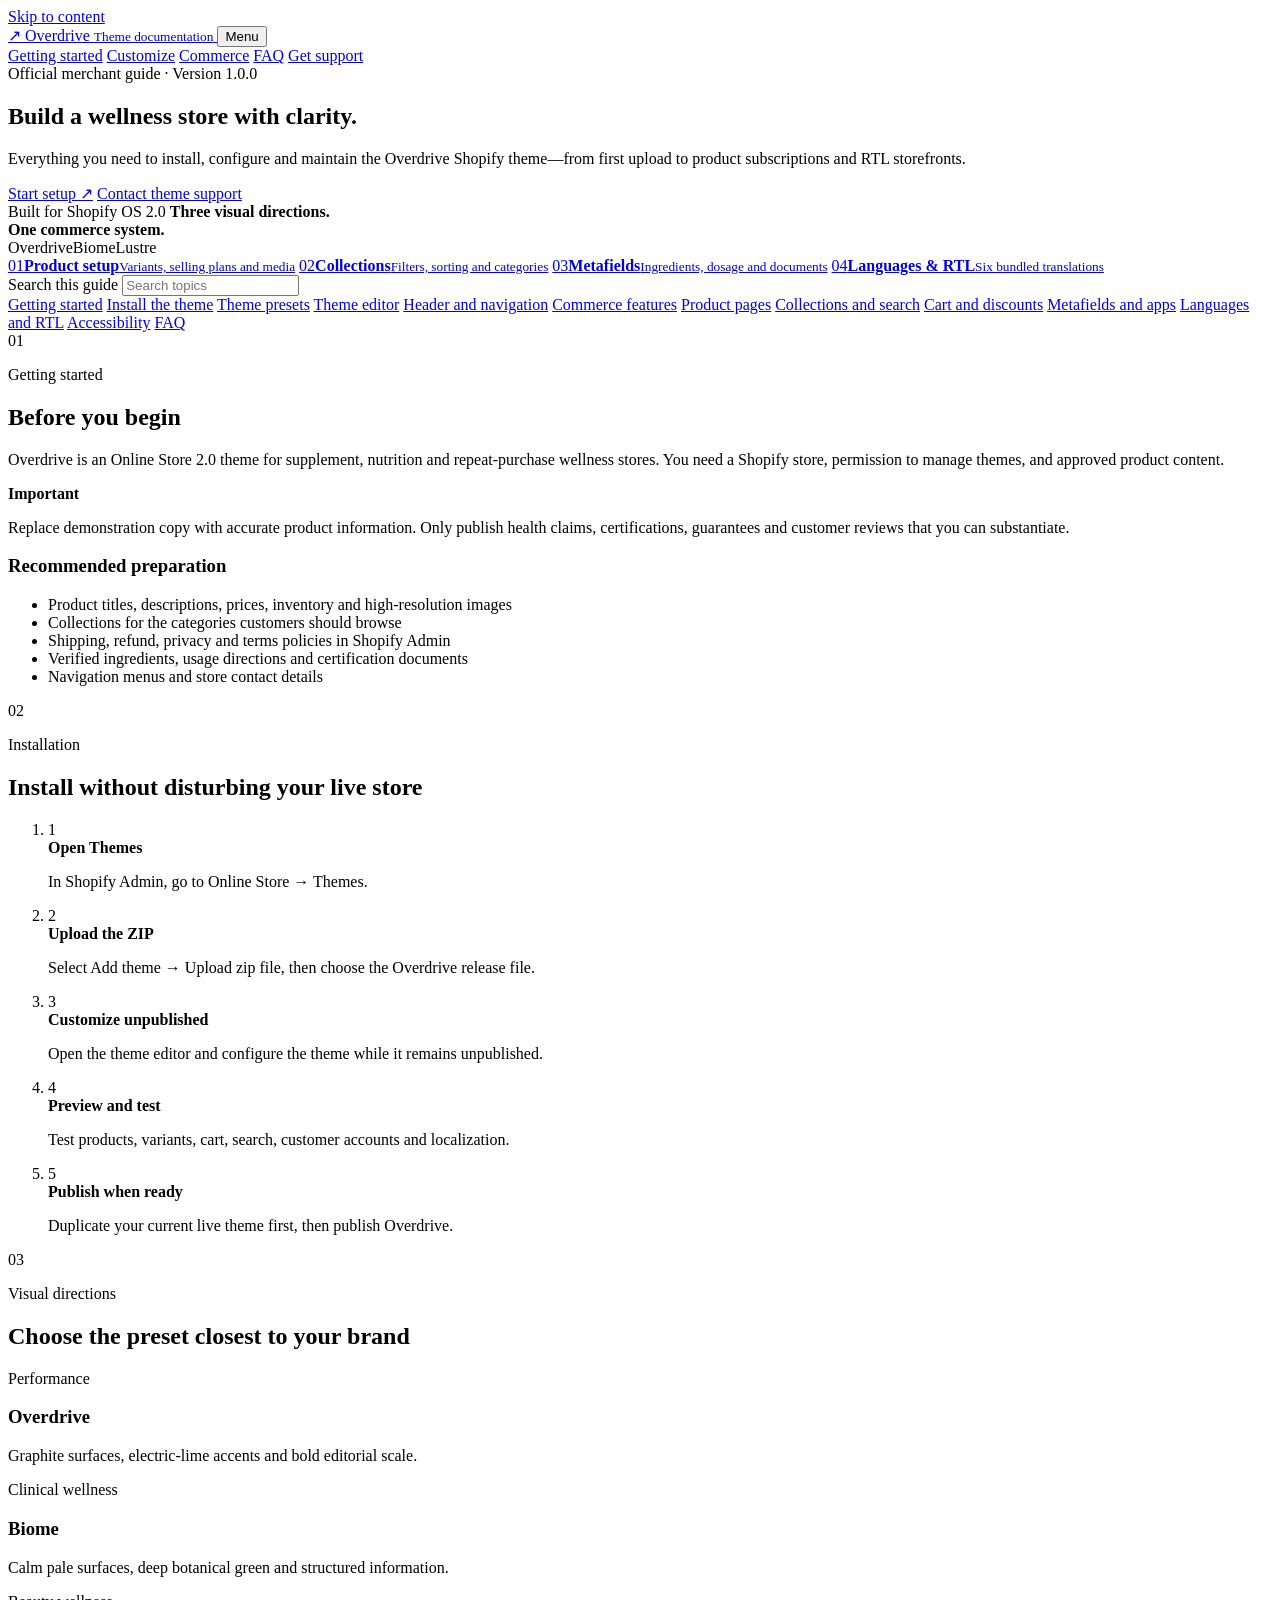
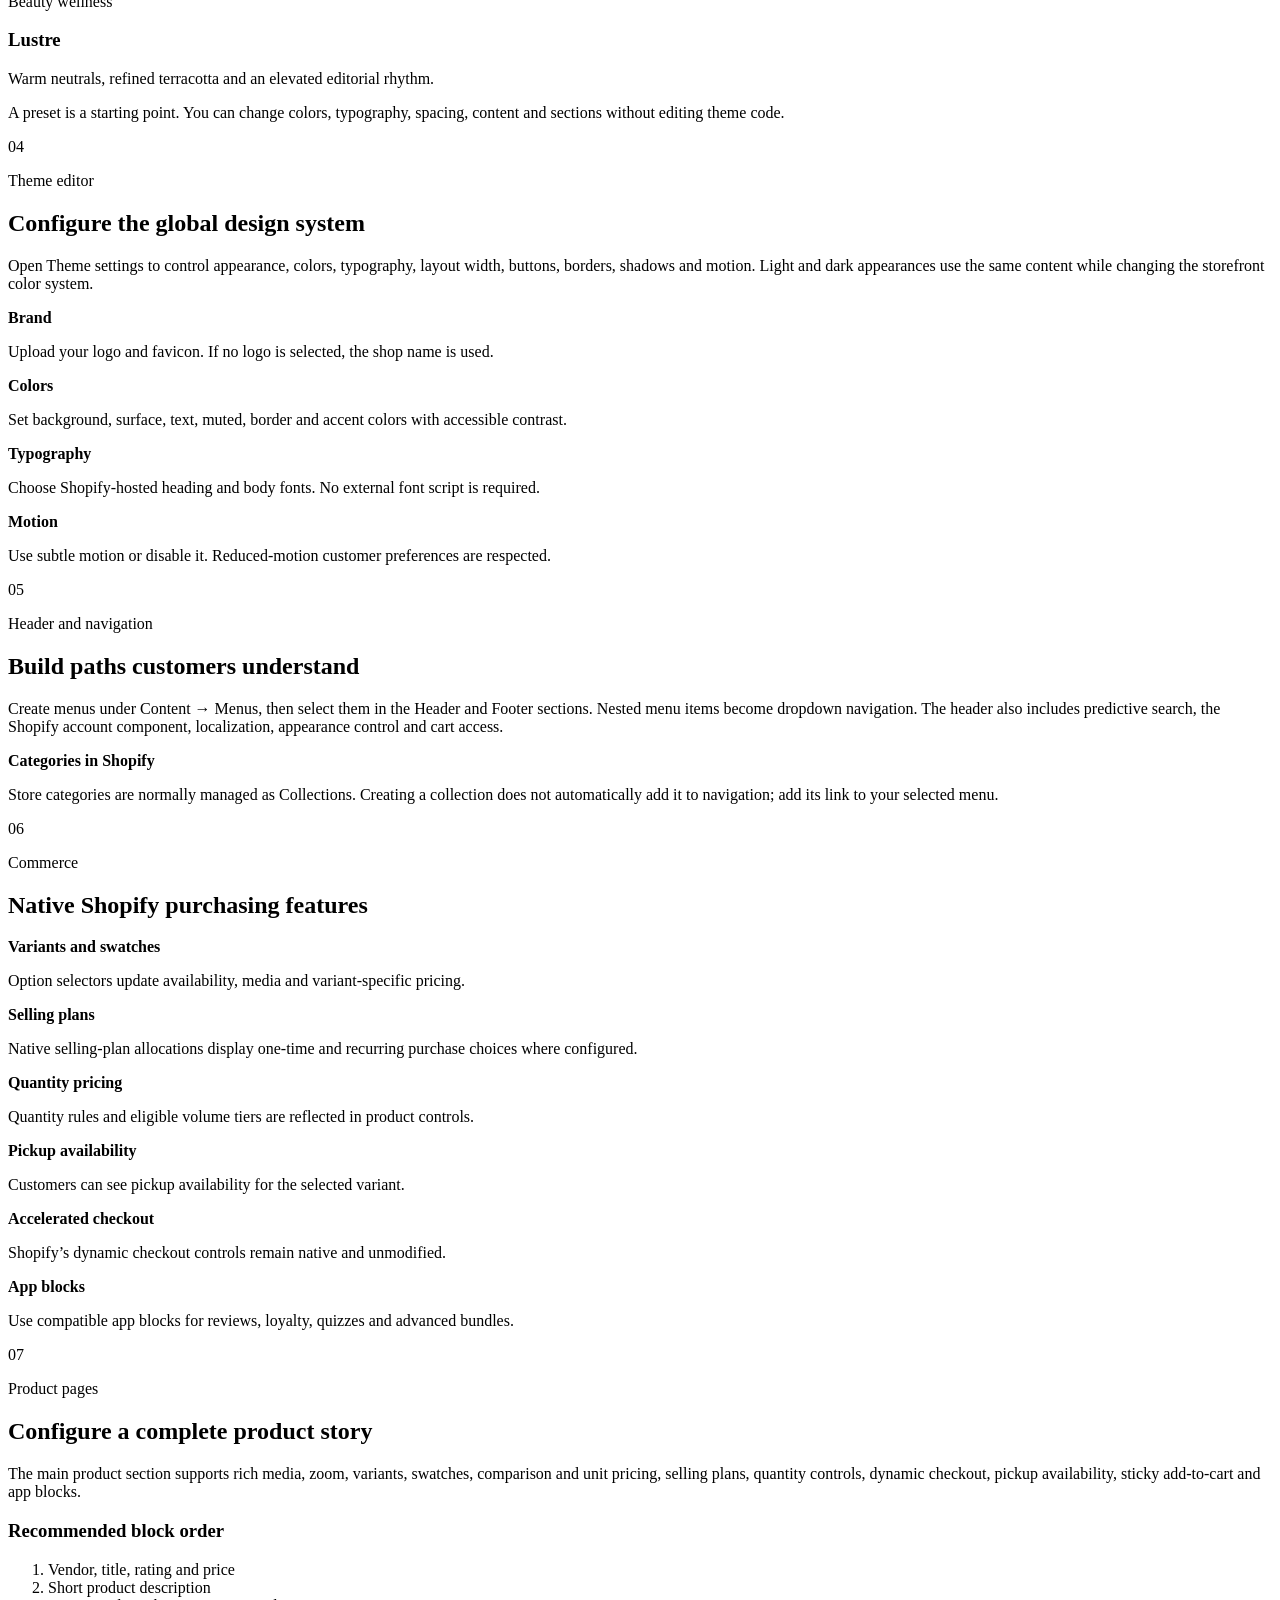
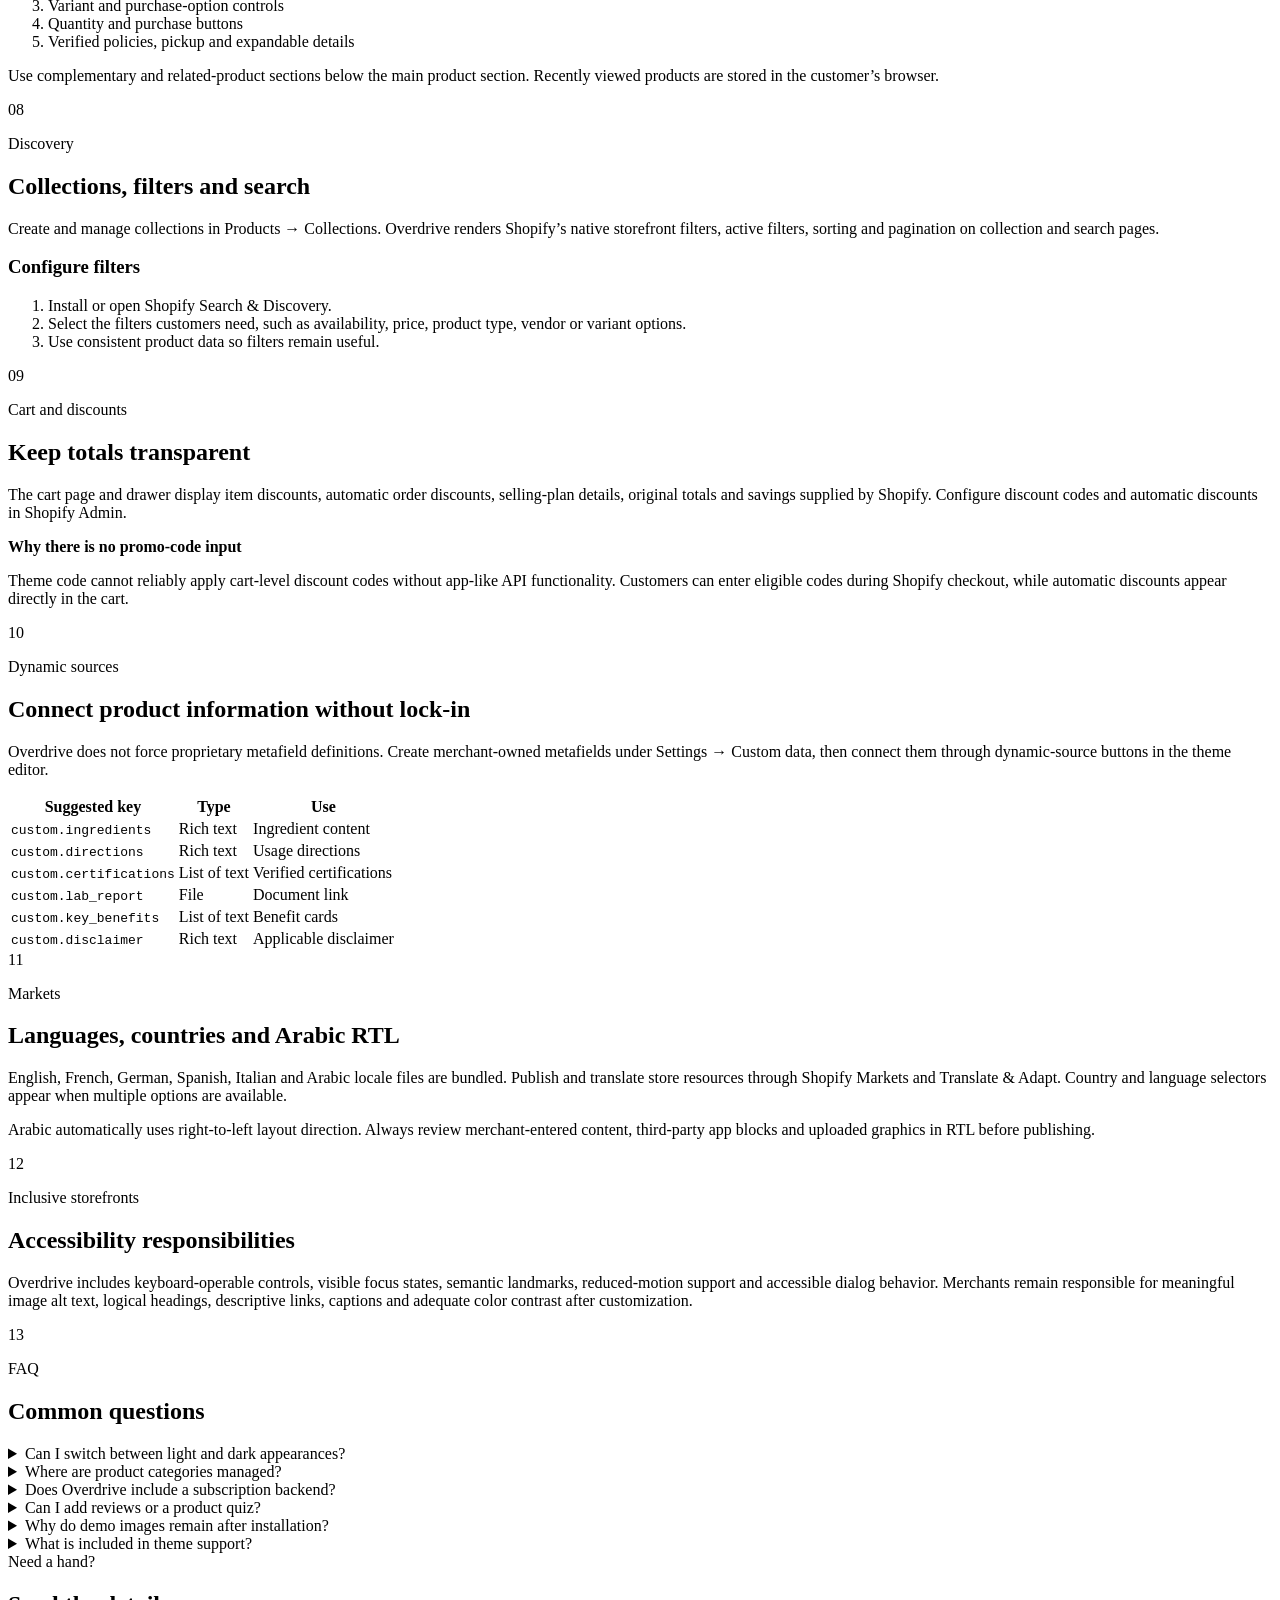
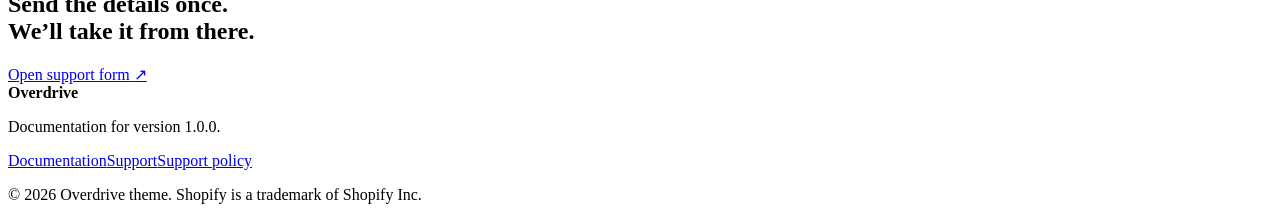
==== index.html @ 5b1aa93e "Publish Overdrive documentation" ====
<!doctype html>
<html lang="en">
  <head>
    <meta charset="utf-8">
    <meta name="viewport" content="width=device-width, initial-scale=1">
    <meta name="description" content="Official merchant documentation for the Overdrive Shopify theme.">
    <meta name="theme-color" content="#0a0d0a">
    <title>Overdrive theme documentation</title>
    <link rel="icon" href="assets/favicon.svg" type="image/svg+xml">
    <link rel="stylesheet" href="assets/styles.css">
    <script src="assets/site.js" defer></script>
  </head>
  <body>
    <a class="skip-link" href="#content">Skip to content</a>
    <header class="site-header">
      <a class="brand" href="index.html" aria-label="Overdrive documentation home">
        <span class="brand__mark" aria-hidden="true">↗</span>
        <span>Overdrive</span>
        <small>Theme documentation</small>
      </a>
      <button class="nav-toggle" type="button" aria-expanded="false" aria-controls="primary-navigation">Menu</button>
      <nav id="primary-navigation" class="site-nav" aria-label="Primary navigation">
        <a href="#start">Getting started</a>
        <a href="#customize">Customize</a>
        <a href="#commerce">Commerce</a>
        <a href="#faq">FAQ</a>
        <a class="nav-cta" href="support.html">Get support</a>
      </nav>
    </header>

    <main id="content">
      <section class="hero">
        <div class="hero__copy">
          <span class="eyebrow">Official merchant guide · Version 1.0.0</span>
          <h1>Build a wellness store with clarity.</h1>
          <p>Everything you need to install, configure and maintain the Overdrive Shopify theme—from first upload to product subscriptions and RTL storefronts.</p>
          <div class="hero__actions">
            <a class="button" href="#start">Start setup <span aria-hidden="true">↗</span></a>
            <a class="text-link" href="support.html">Contact theme support</a>
          </div>
        </div>
        <div class="hero__panel" aria-label="Theme capabilities">
          <span class="hero__panel-label">Built for Shopify OS 2.0</span>
          <strong>Three visual directions.<br>One commerce system.</strong>
          <div class="preset-dots" aria-label="Overdrive, Biome and Lustre presets">
            <span>Overdrive</span><span>Biome</span><span>Lustre</span>
          </div>
        </div>
      </section>

      <section class="quick-links" aria-label="Popular documentation">
        <a href="#product"><span>01</span><strong>Product setup</strong><small>Variants, selling plans and media</small></a>
        <a href="#collections"><span>02</span><strong>Collections</strong><small>Filters, sorting and categories</small></a>
        <a href="#metafields"><span>03</span><strong>Metafields</strong><small>Ingredients, dosage and documents</small></a>
        <a href="#rtl"><span>04</span><strong>Languages &amp; RTL</strong><small>Six bundled translations</small></a>
      </section>

      <div class="docs-layout">
        <aside class="docs-sidebar" aria-label="Documentation sections">
          <div class="sidebar-inner">
            <label for="docs-search">Search this guide</label>
            <input id="docs-search" type="search" placeholder="Search topics" autocomplete="off">
            <nav>
              <a href="#start">Getting started</a>
              <a href="#install">Install the theme</a>
              <a href="#presets">Theme presets</a>
              <a href="#customize">Theme editor</a>
              <a href="#navigation">Header and navigation</a>
              <a href="#commerce">Commerce features</a>
              <a href="#product">Product pages</a>
              <a href="#collections">Collections and search</a>
              <a href="#cart">Cart and discounts</a>
              <a href="#metafields">Metafields and apps</a>
              <a href="#rtl">Languages and RTL</a>
              <a href="#accessibility">Accessibility</a>
              <a href="#faq">FAQ</a>
            </nav>
          </div>
        </aside>

        <article class="docs-content">
          <section id="start" class="doc-section searchable-section">
            <span class="section-number">01</span>
            <p class="eyebrow">Getting started</p>
            <h2>Before you begin</h2>
            <p>Overdrive is an Online Store 2.0 theme for supplement, nutrition and repeat-purchase wellness stores. You need a Shopify store, permission to manage themes, and approved product content.</p>
            <div class="callout"><strong>Important</strong><p>Replace demonstration copy with accurate product information. Only publish health claims, certifications, guarantees and customer reviews that you can substantiate.</p></div>
            <h3>Recommended preparation</h3>
            <ul class="check-list">
              <li>Product titles, descriptions, prices, inventory and high-resolution images</li>
              <li>Collections for the categories customers should browse</li>
              <li>Shipping, refund, privacy and terms policies in Shopify Admin</li>
              <li>Verified ingredients, usage directions and certification documents</li>
              <li>Navigation menus and store contact details</li>
            </ul>
          </section>

          <section id="install" class="doc-section searchable-section">
            <span class="section-number">02</span>
            <p class="eyebrow">Installation</p>
            <h2>Install without disturbing your live store</h2>
            <ol class="steps">
              <li><span>1</span><div><strong>Open Themes</strong><p>In Shopify Admin, go to Online Store → Themes.</p></div></li>
              <li><span>2</span><div><strong>Upload the ZIP</strong><p>Select Add theme → Upload zip file, then choose the Overdrive release file.</p></div></li>
              <li><span>3</span><div><strong>Customize unpublished</strong><p>Open the theme editor and configure the theme while it remains unpublished.</p></div></li>
              <li><span>4</span><div><strong>Preview and test</strong><p>Test products, variants, cart, search, customer accounts and localization.</p></div></li>
              <li><span>5</span><div><strong>Publish when ready</strong><p>Duplicate your current live theme first, then publish Overdrive.</p></div></li>
            </ol>
          </section>

          <section id="presets" class="doc-section searchable-section">
            <span class="section-number">03</span>
            <p class="eyebrow">Visual directions</p>
            <h2>Choose the preset closest to your brand</h2>
            <div class="preset-grid">
              <article class="preset-card preset-card--overdrive"><span>Performance</span><h3>Overdrive</h3><p>Graphite surfaces, electric-lime accents and bold editorial scale.</p></article>
              <article class="preset-card preset-card--biome"><span>Clinical wellness</span><h3>Biome</h3><p>Calm pale surfaces, deep botanical green and structured information.</p></article>
              <article class="preset-card preset-card--lustre"><span>Beauty wellness</span><h3>Lustre</h3><p>Warm neutrals, refined terracotta and an elevated editorial rhythm.</p></article>
            </div>
            <p>A preset is a starting point. You can change colors, typography, spacing, content and sections without editing theme code.</p>
          </section>

          <section id="customize" class="doc-section searchable-section">
            <span class="section-number">04</span>
            <p class="eyebrow">Theme editor</p>
            <h2>Configure the global design system</h2>
            <p>Open Theme settings to control appearance, colors, typography, layout width, buttons, borders, shadows and motion. Light and dark appearances use the same content while changing the storefront color system.</p>
            <div class="info-grid">
              <div><strong>Brand</strong><p>Upload your logo and favicon. If no logo is selected, the shop name is used.</p></div>
              <div><strong>Colors</strong><p>Set background, surface, text, muted, border and accent colors with accessible contrast.</p></div>
              <div><strong>Typography</strong><p>Choose Shopify-hosted heading and body fonts. No external font script is required.</p></div>
              <div><strong>Motion</strong><p>Use subtle motion or disable it. Reduced-motion customer preferences are respected.</p></div>
            </div>
          </section>

          <section id="navigation" class="doc-section searchable-section">
            <span class="section-number">05</span>
            <p class="eyebrow">Header and navigation</p>
            <h2>Build paths customers understand</h2>
            <p>Create menus under Content → Menus, then select them in the Header and Footer sections. Nested menu items become dropdown navigation. The header also includes predictive search, the Shopify account component, localization, appearance control and cart access.</p>
            <div class="callout callout--neutral"><strong>Categories in Shopify</strong><p>Store categories are normally managed as Collections. Creating a collection does not automatically add it to navigation; add its link to your selected menu.</p></div>
          </section>

          <section id="commerce" class="doc-section searchable-section">
            <span class="section-number">06</span>
            <p class="eyebrow">Commerce</p>
            <h2>Native Shopify purchasing features</h2>
            <div class="feature-list">
              <div><strong>Variants and swatches</strong><p>Option selectors update availability, media and variant-specific pricing.</p></div>
              <div><strong>Selling plans</strong><p>Native selling-plan allocations display one-time and recurring purchase choices where configured.</p></div>
              <div><strong>Quantity pricing</strong><p>Quantity rules and eligible volume tiers are reflected in product controls.</p></div>
              <div><strong>Pickup availability</strong><p>Customers can see pickup availability for the selected variant.</p></div>
              <div><strong>Accelerated checkout</strong><p>Shopify’s dynamic checkout controls remain native and unmodified.</p></div>
              <div><strong>App blocks</strong><p>Use compatible app blocks for reviews, loyalty, quizzes and advanced bundles.</p></div>
            </div>
          </section>

          <section id="product" class="doc-section searchable-section">
            <span class="section-number">07</span>
            <p class="eyebrow">Product pages</p>
            <h2>Configure a complete product story</h2>
            <p>The main product section supports rich media, zoom, variants, swatches, comparison and unit pricing, selling plans, quantity controls, dynamic checkout, pickup availability, sticky add-to-cart and app blocks.</p>
            <h3>Recommended block order</h3>
            <ol>
              <li>Vendor, title, rating and price</li>
              <li>Short product description</li>
              <li>Variant and purchase-option controls</li>
              <li>Quantity and purchase buttons</li>
              <li>Verified policies, pickup and expandable details</li>
            </ol>
            <p>Use complementary and related-product sections below the main product section. Recently viewed products are stored in the customer’s browser.</p>
          </section>

          <section id="collections" class="doc-section searchable-section">
            <span class="section-number">08</span>
            <p class="eyebrow">Discovery</p>
            <h2>Collections, filters and search</h2>
            <p>Create and manage collections in Products → Collections. Overdrive renders Shopify’s native storefront filters, active filters, sorting and pagination on collection and search pages.</p>
            <h3>Configure filters</h3>
            <ol>
              <li>Install or open Shopify Search &amp; Discovery.</li>
              <li>Select the filters customers need, such as availability, price, product type, vendor or variant options.</li>
              <li>Use consistent product data so filters remain useful.</li>
            </ol>
          </section>

          <section id="cart" class="doc-section searchable-section">
            <span class="section-number">09</span>
            <p class="eyebrow">Cart and discounts</p>
            <h2>Keep totals transparent</h2>
            <p>The cart page and drawer display item discounts, automatic order discounts, selling-plan details, original totals and savings supplied by Shopify. Configure discount codes and automatic discounts in Shopify Admin.</p>
            <div class="callout callout--neutral"><strong>Why there is no promo-code input</strong><p>Theme code cannot reliably apply cart-level discount codes without app-like API functionality. Customers can enter eligible codes during Shopify checkout, while automatic discounts appear directly in the cart.</p></div>
          </section>

          <section id="metafields" class="doc-section searchable-section">
            <span class="section-number">10</span>
            <p class="eyebrow">Dynamic sources</p>
            <h2>Connect product information without lock-in</h2>
            <p>Overdrive does not force proprietary metafield definitions. Create merchant-owned metafields under Settings → Custom data, then connect them through dynamic-source buttons in the theme editor.</p>
            <div class="table-wrap" tabindex="0" aria-label="Suggested metafields">
              <table>
                <thead><tr><th>Suggested key</th><th>Type</th><th>Use</th></tr></thead>
                <tbody>
                  <tr><td><code>custom.ingredients</code></td><td>Rich text</td><td>Ingredient content</td></tr>
                  <tr><td><code>custom.directions</code></td><td>Rich text</td><td>Usage directions</td></tr>
                  <tr><td><code>custom.certifications</code></td><td>List of text</td><td>Verified certifications</td></tr>
                  <tr><td><code>custom.lab_report</code></td><td>File</td><td>Document link</td></tr>
                  <tr><td><code>custom.key_benefits</code></td><td>List of text</td><td>Benefit cards</td></tr>
                  <tr><td><code>custom.disclaimer</code></td><td>Rich text</td><td>Applicable disclaimer</td></tr>
                </tbody>
              </table>
            </div>
          </section>

          <section id="rtl" class="doc-section searchable-section">
            <span class="section-number">11</span>
            <p class="eyebrow">Markets</p>
            <h2>Languages, countries and Arabic RTL</h2>
            <p>English, French, German, Spanish, Italian and Arabic locale files are bundled. Publish and translate store resources through Shopify Markets and Translate &amp; Adapt. Country and language selectors appear when multiple options are available.</p>
            <p>Arabic automatically uses right-to-left layout direction. Always review merchant-entered content, third-party app blocks and uploaded graphics in RTL before publishing.</p>
          </section>

          <section id="accessibility" class="doc-section searchable-section">
            <span class="section-number">12</span>
            <p class="eyebrow">Inclusive storefronts</p>
            <h2>Accessibility responsibilities</h2>
            <p>Overdrive includes keyboard-operable controls, visible focus states, semantic landmarks, reduced-motion support and accessible dialog behavior. Merchants remain responsible for meaningful image alt text, logical headings, descriptive links, captions and adequate color contrast after customization.</p>
          </section>

          <section id="faq" class="doc-section searchable-section">
            <span class="section-number">13</span>
            <p class="eyebrow">FAQ</p>
            <h2>Common questions</h2>
            <div class="accordion-list">
              <details><summary>Can I switch between light and dark appearances?</summary><p>Yes. Configure both color systems in Theme settings. Customers can use the header appearance control when it is enabled.</p></details>
              <details><summary>Where are product categories managed?</summary><p>Use Shopify Collections for storefront categories, then add those collection links to your menus and homepage sections.</p></details>
              <details><summary>Does Overdrive include a subscription backend?</summary><p>No. The theme supports Shopify selling plans and displays allocations created by a compatible subscription solution.</p></details>
              <details><summary>Can I add reviews or a product quiz?</summary><p>Yes. Install a compatible app and place its app block in an available section. Overdrive does not require a particular paid app.</p></details>
              <details><summary>Why do demo images remain after installation?</summary><p>Bundled demonstration assets provide a polished starting point. Replace them using the section image pickers and adjust focal points in the editor.</p></details>
              <details><summary>What is included in theme support?</summary><p>Support covers theme setup questions, documented features and reproducible theme defects. Store strategy, custom development, third-party app configuration and product claims are outside standard theme support.</p></details>
            </div>
          </section>

          <section class="support-banner">
            <div><span class="eyebrow">Need a hand?</span><h2>Send the details once.<br>We’ll take it from there.</h2></div>
            <a class="button button--dark" href="support.html">Open support form <span aria-hidden="true">↗</span></a>
          </section>
          <p id="no-results" class="no-results" hidden>No matching documentation sections found. Try a broader term or contact support.</p>
        </article>
      </div>
    </main>

    <footer class="site-footer">
      <div><strong>Overdrive</strong><p>Documentation for version 1.0.0.</p></div>
      <nav aria-label="Footer navigation"><a href="#start">Documentation</a><a href="support.html">Support</a><a href="support.html#policy">Support policy</a></nav>
      <p>© <span data-current-year>2026</span> Overdrive theme. Shopify is a trademark of Shopify Inc.</p>
    </footer>
  </body>
</html>
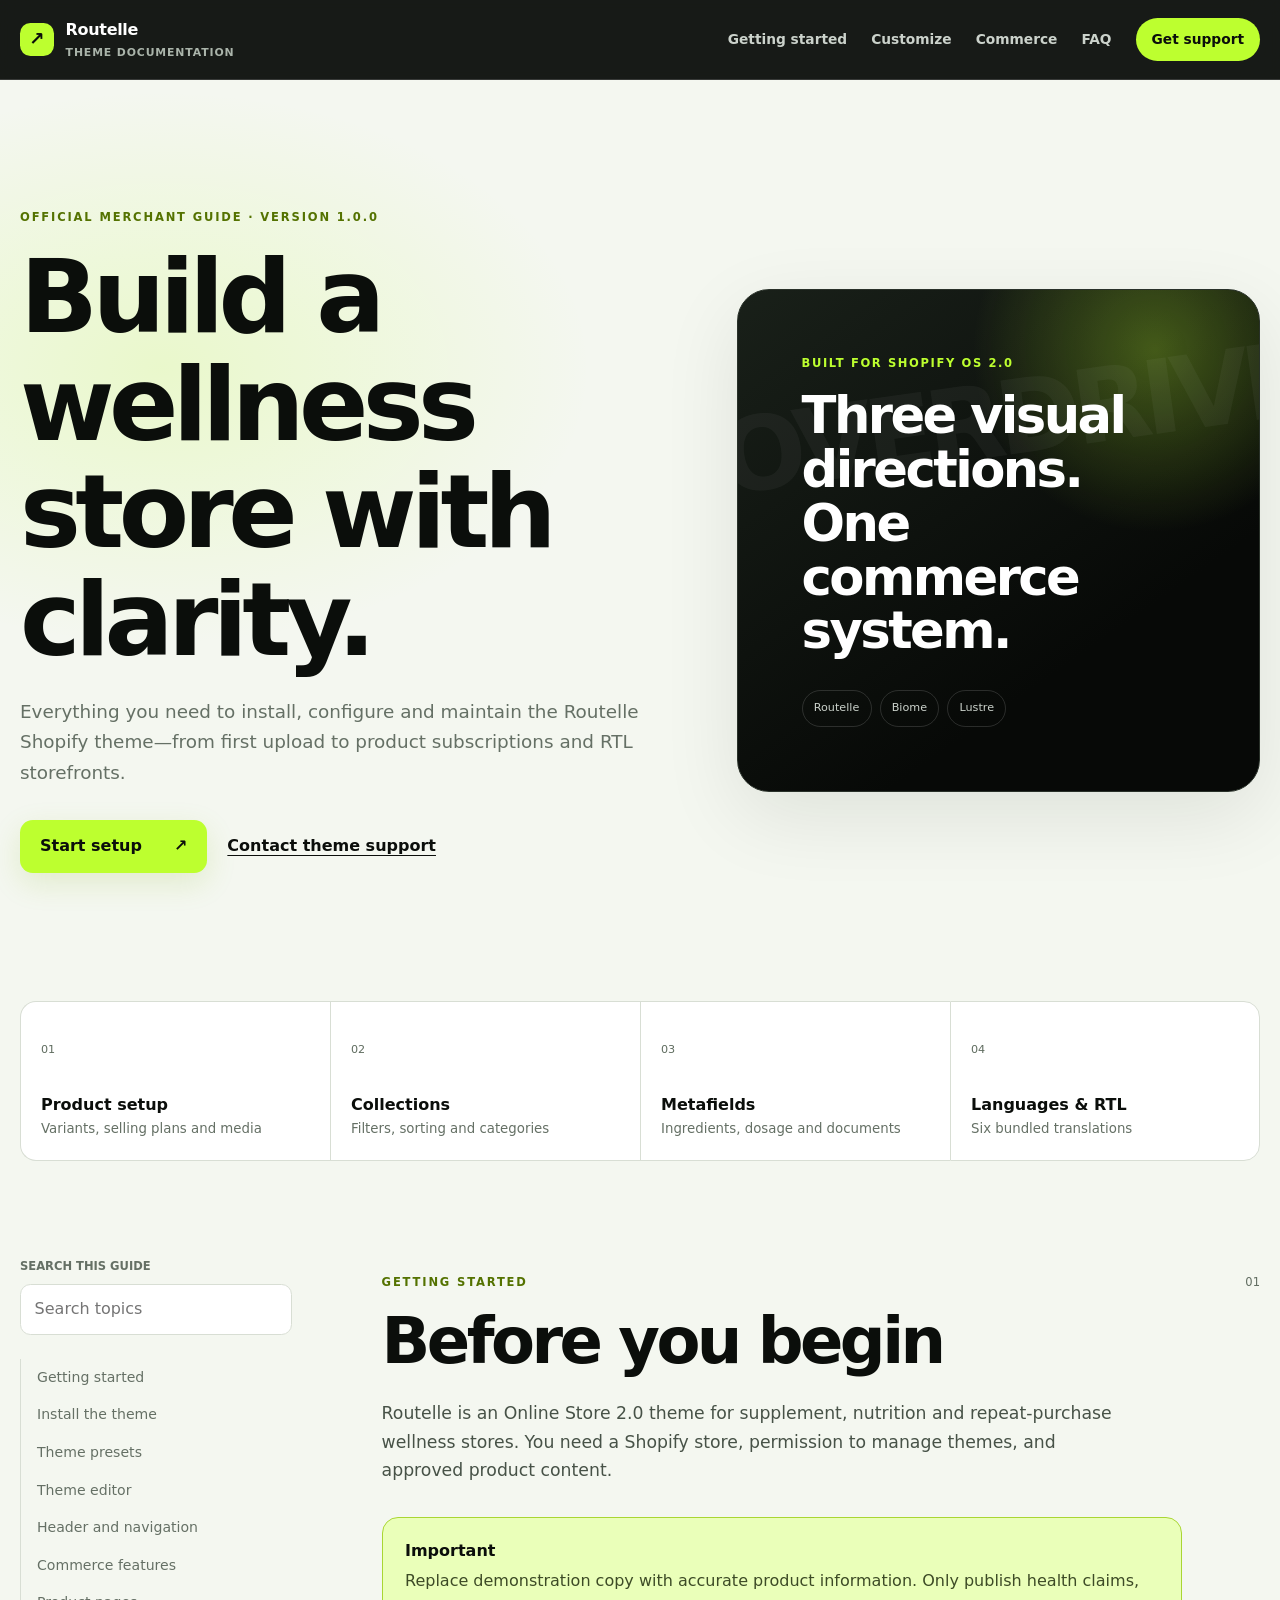
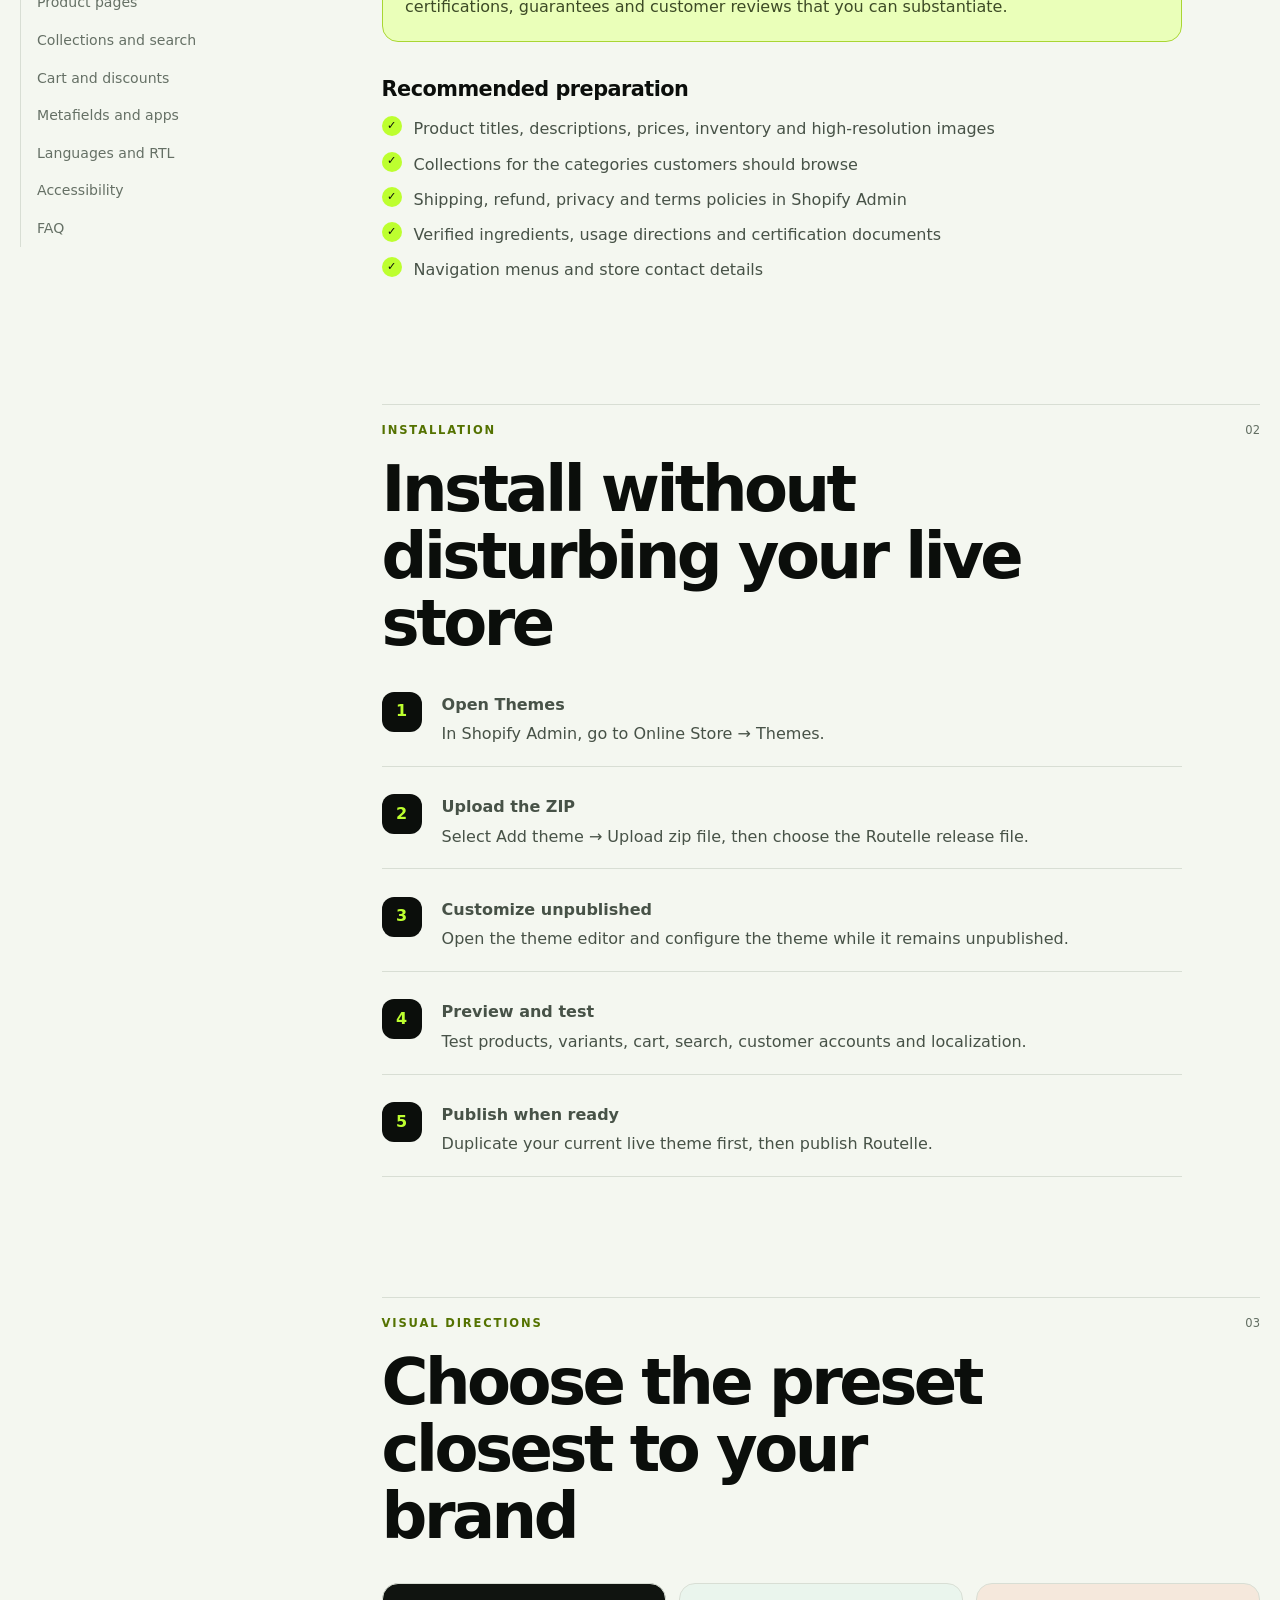
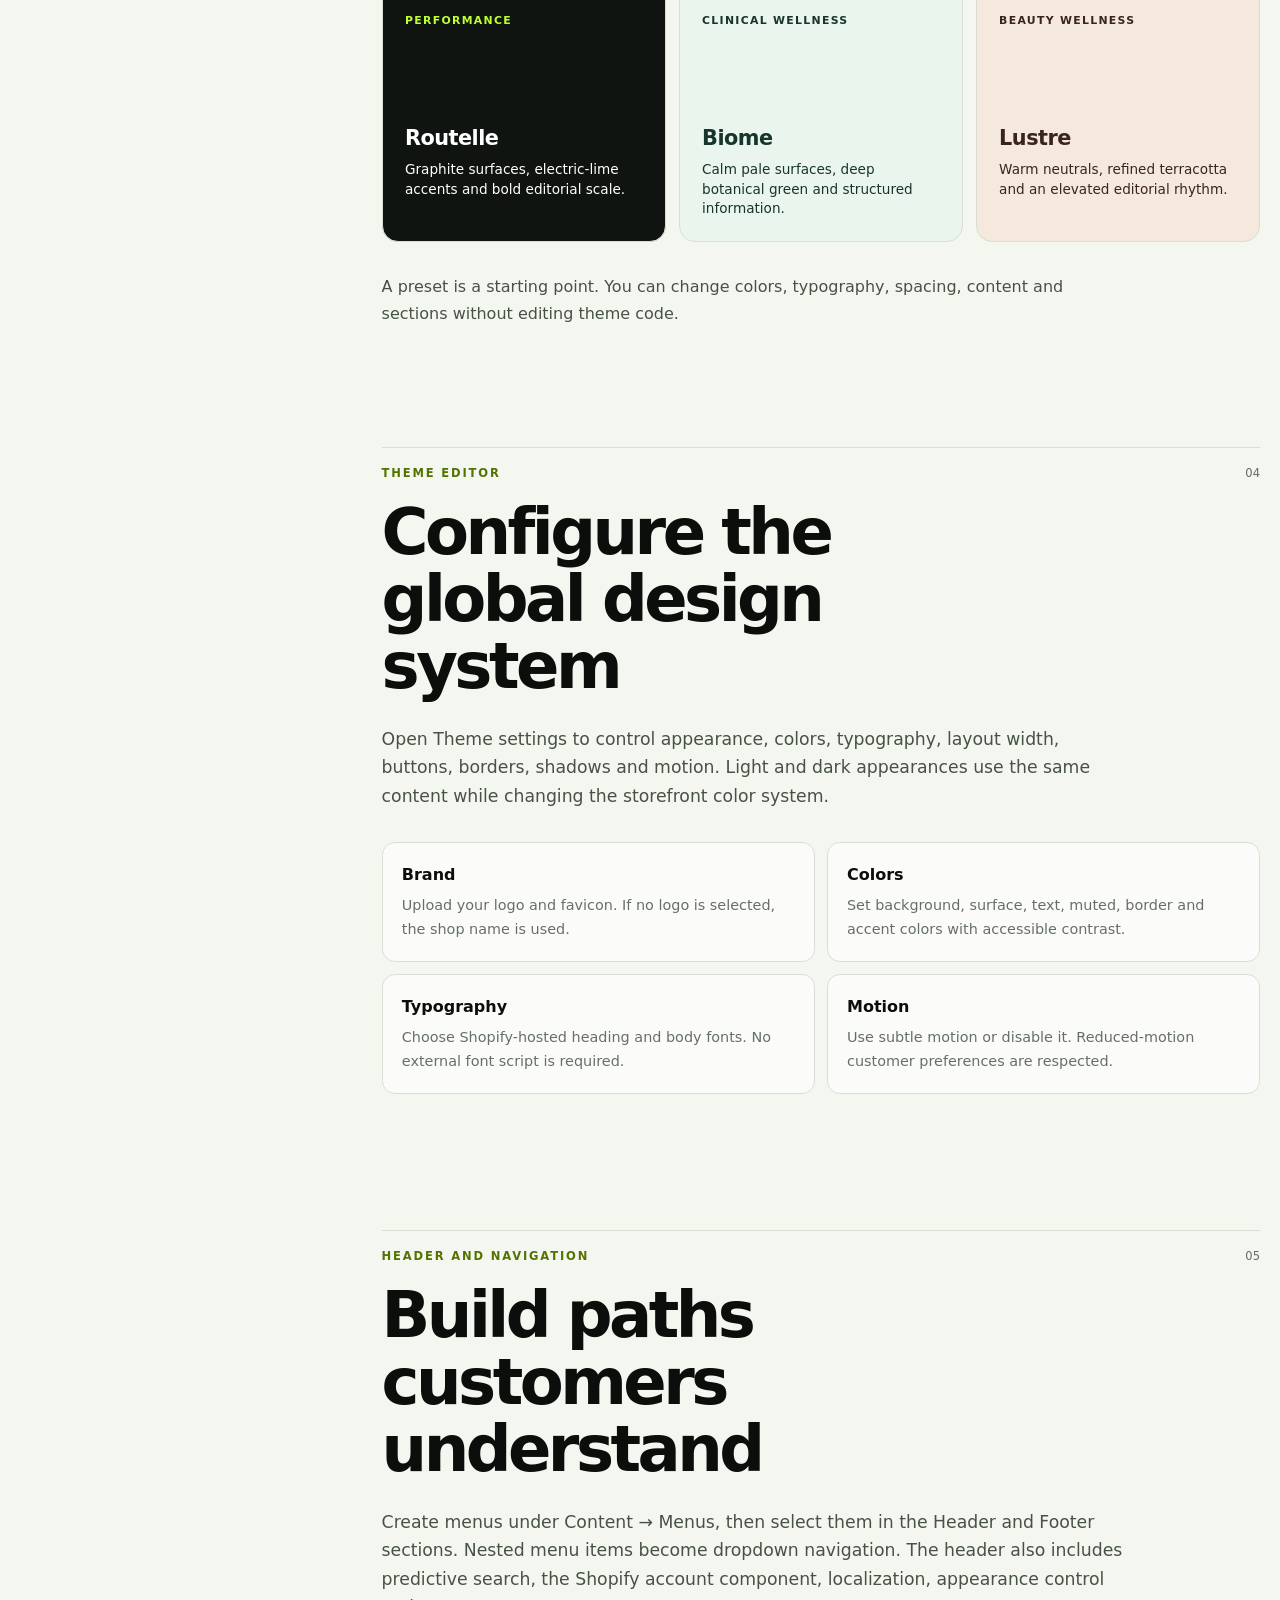
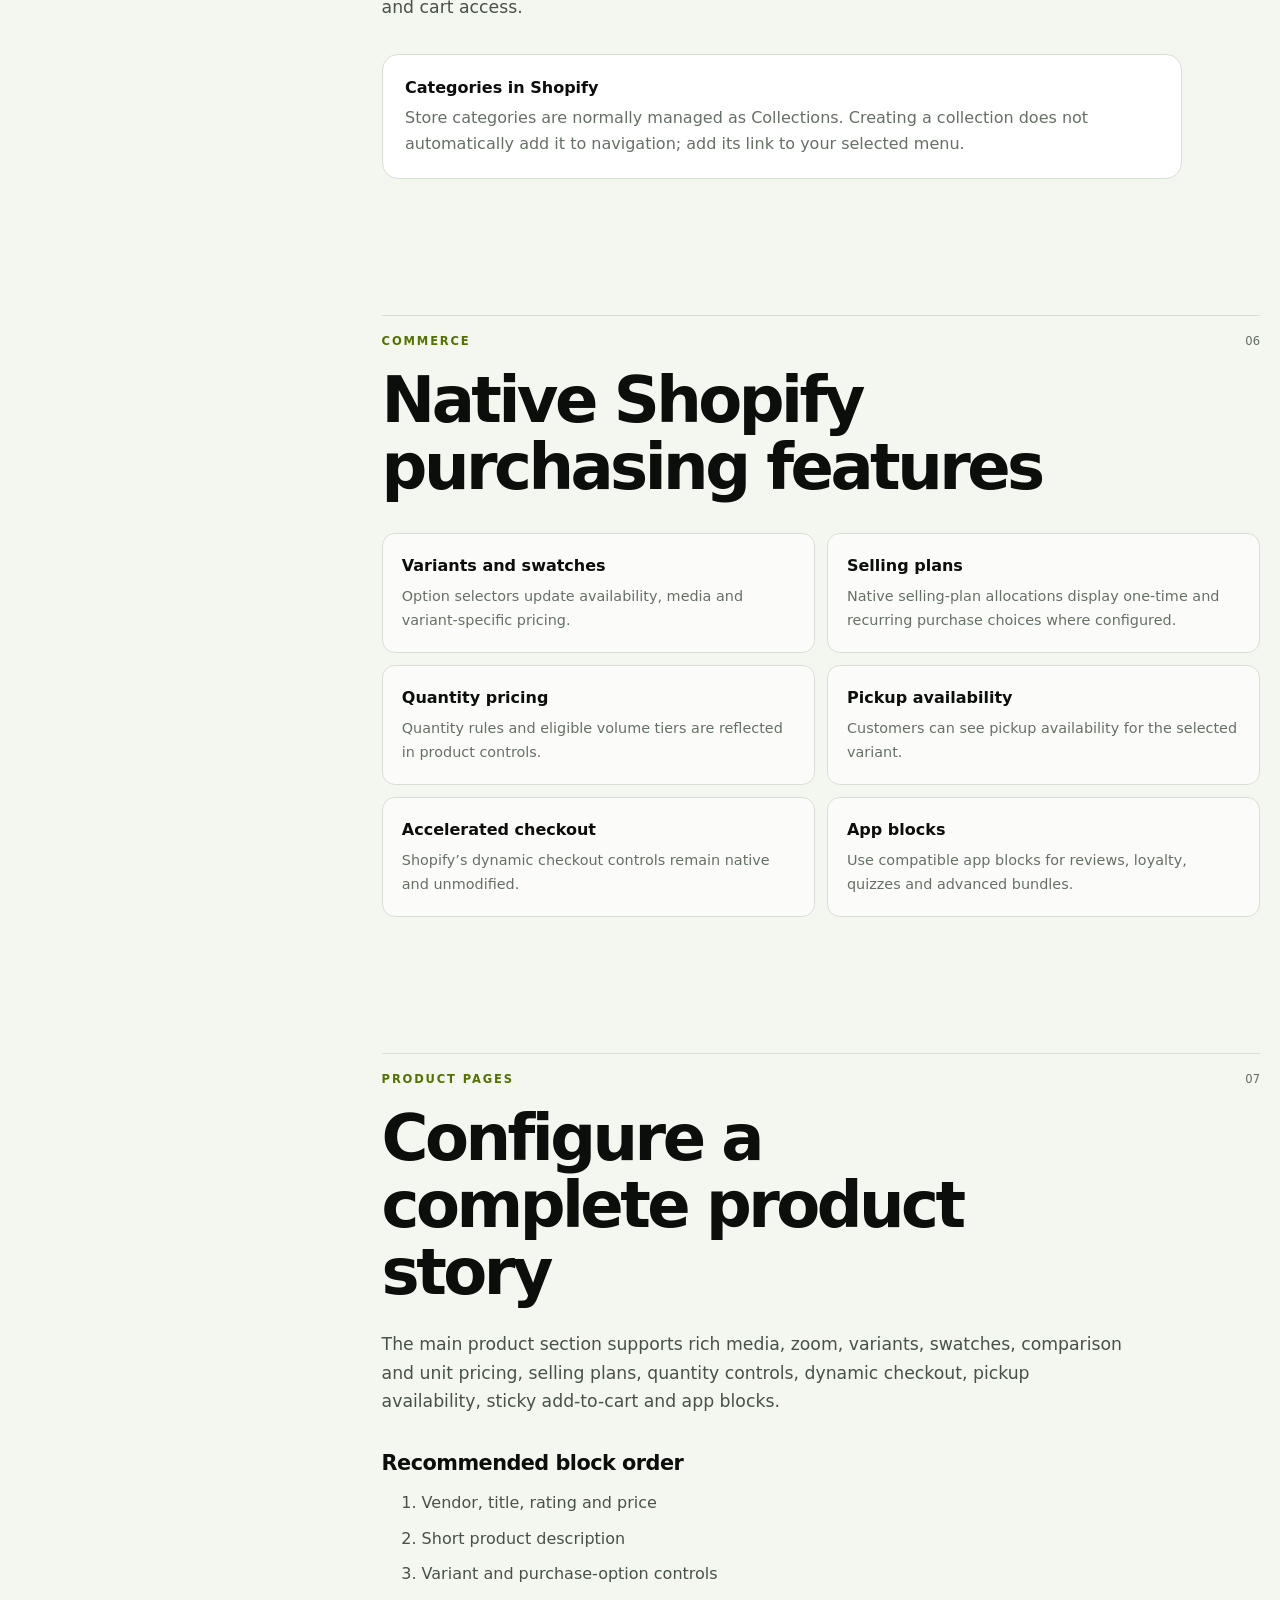
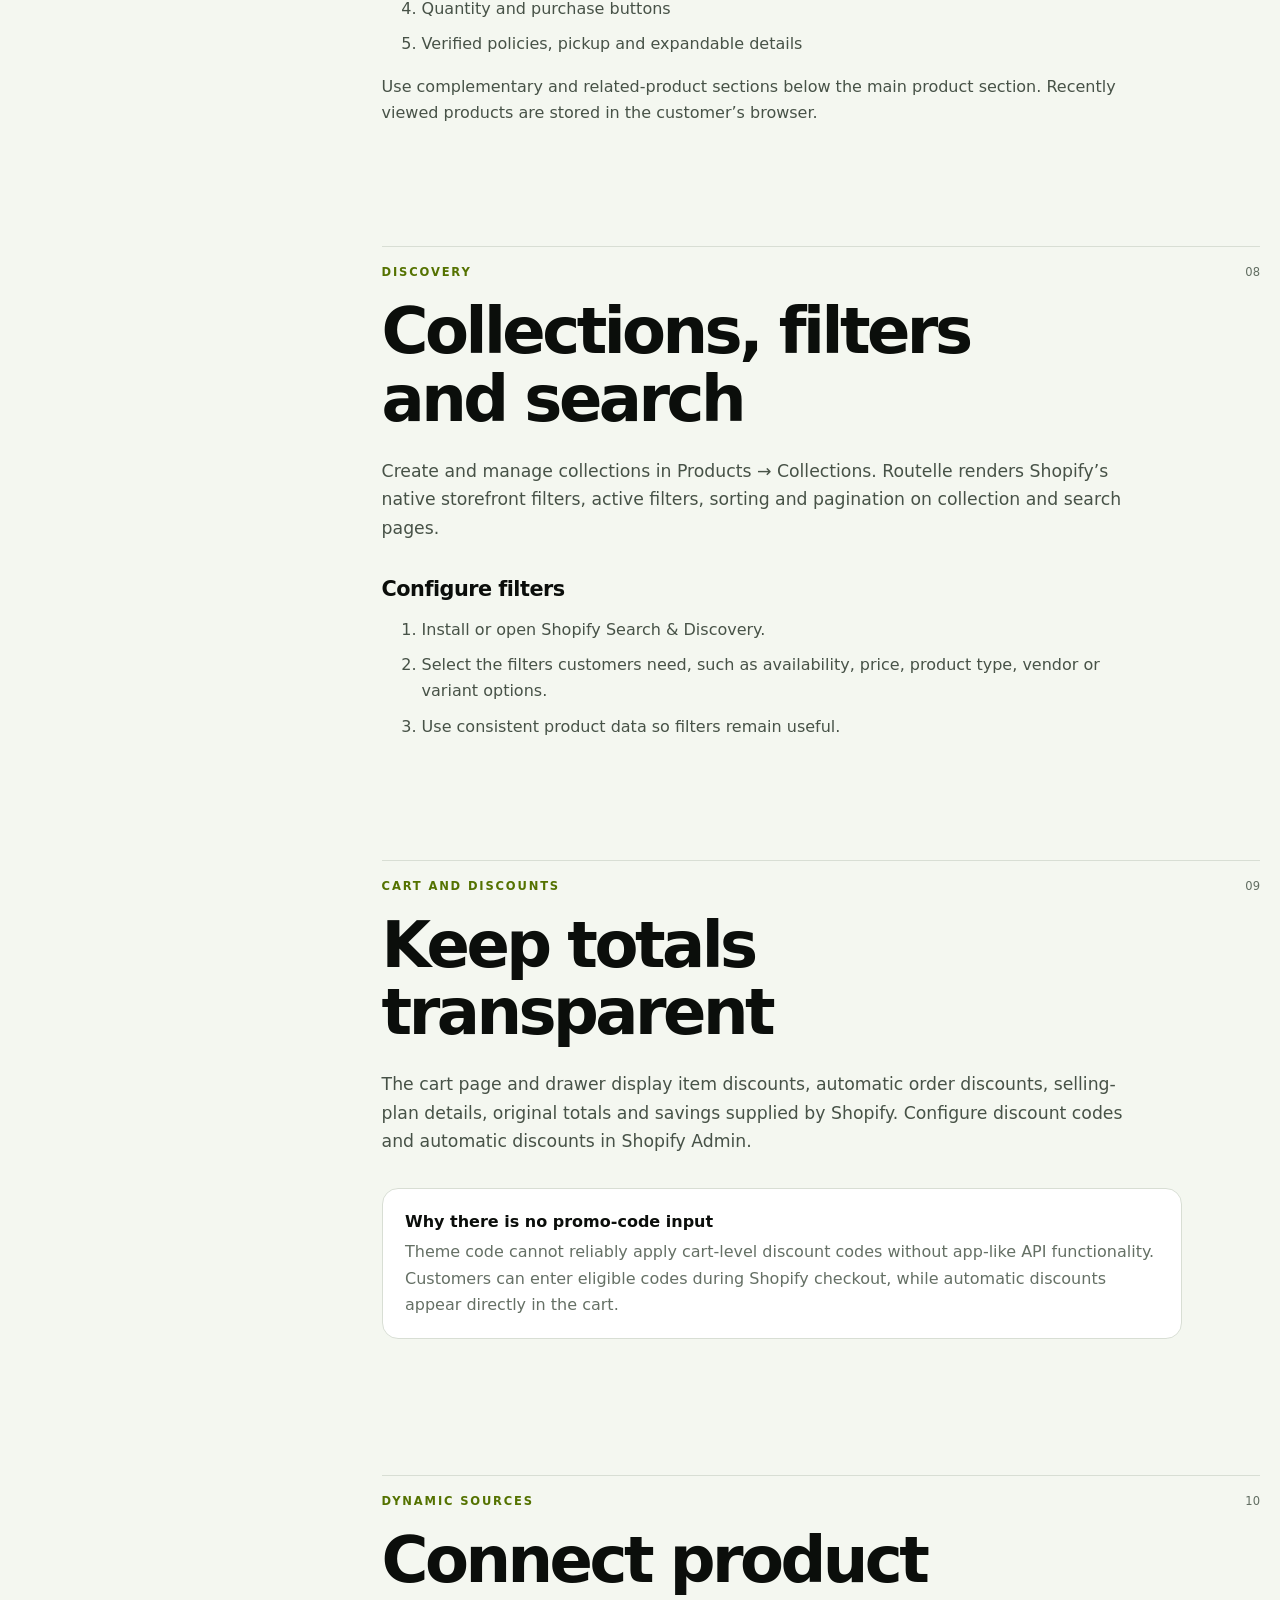
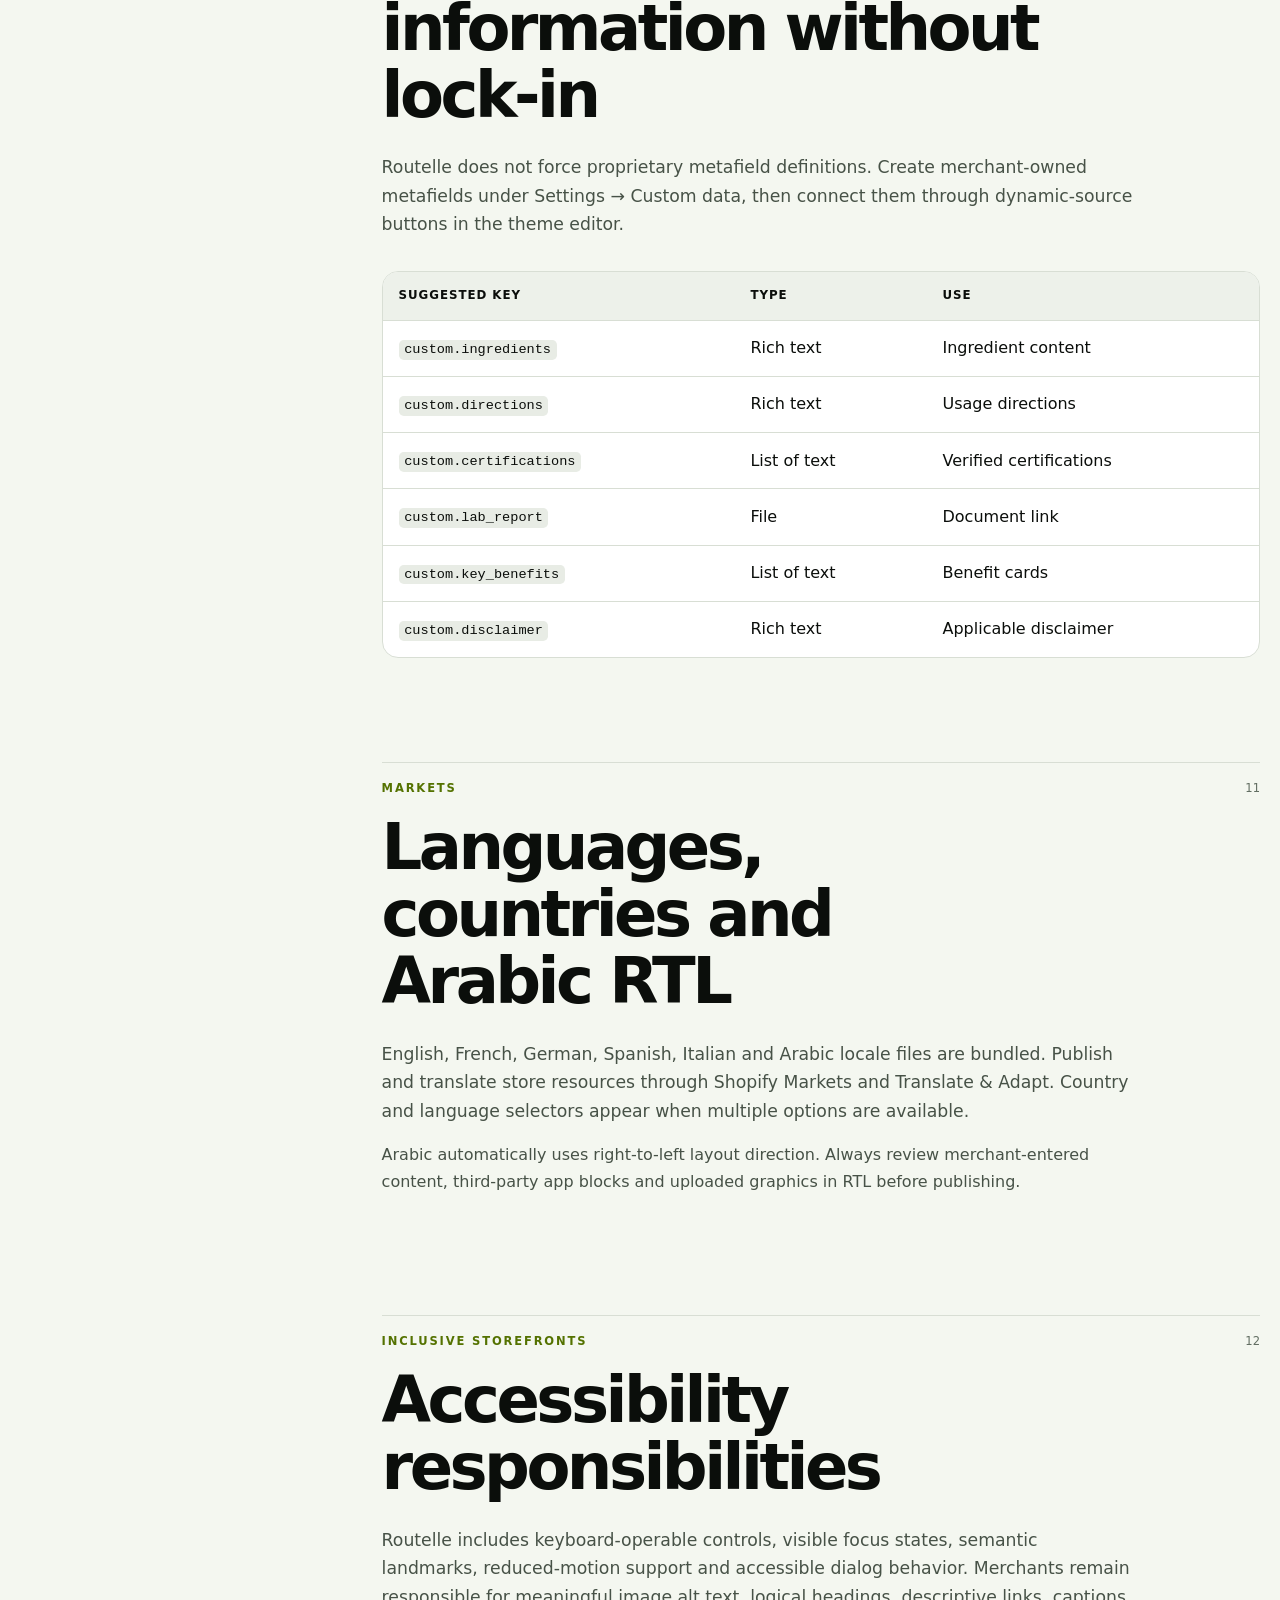
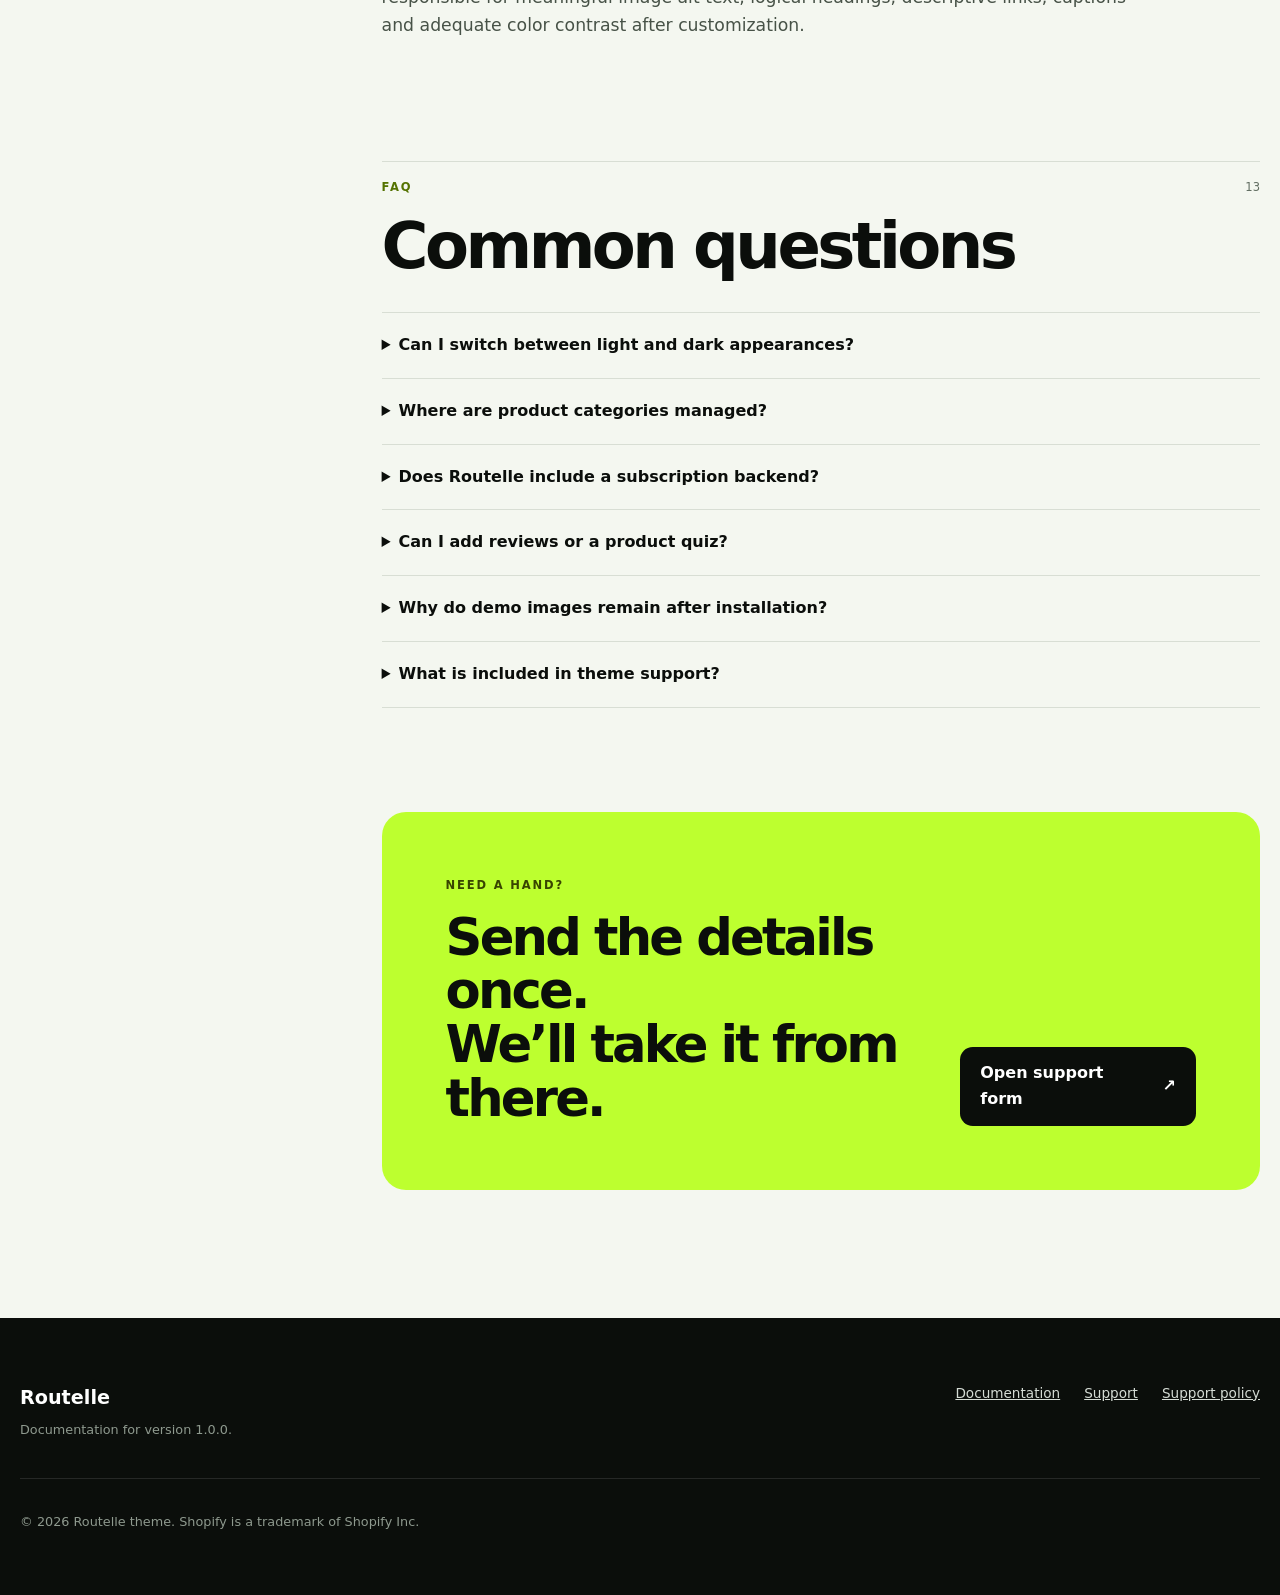
==== commit a809dced: "Publish Routelle documentation" ====
--- a/index.html
+++ b/index.html
@@ -1,21 +1,20 @@
 <!doctype html>
-<html lang="en">
-  <head>
+<html lang="en"><head>
     <meta charset="utf-8">
     <meta name="viewport" content="width=device-width, initial-scale=1">
-    <meta name="description" content="Official merchant documentation for the Overdrive Shopify theme.">
+    <meta name="description" content="Official merchant documentation for the Routelle Shopify theme.">
     <meta name="theme-color" content="#0a0d0a">
-    <title>Overdrive theme documentation</title>
-    <link rel="icon" href="assets/favicon.svg" type="image/svg+xml">
+    <title>Routelle theme documentation</title>
+    <link rel="icon" href="data:image/svg+xml,%3Csvg%20xmlns%3D%22http%3A%2F%2Fwww.w3.org%2F2000%2Fsvg%22%20data-codex-favicon-badge%3D%22codex-favicon-badge%22%20width%3D%2232%22%20height%3D%2232%22%20viewBox%3D%220%200%2032%2032%22%3E%3Cimage%20href%3D%22data%3Aimage%2Fbmp%3Bbase64%2CiVBORw0KGgoAAAANSUhEUgAAACAAAAAgCAYAAABzenr0AAACkklEQVR4nMSXT2gTQRTGv5lsNaHU1IIE8VIo0qIhhbZgEf%2BgEKkWsXjwKiK1xYMHsYheIoLUthcvglpDz70pItWDtaCHepCYEtSiggiKIRWtLdVkmx3fpLjNmrDOptvND5Ldmbzd75udl515GsrwVETCAjhsALsYWCd1bUNlfBYQ0wyY5sCjA2wm9W8Aswo3%2Bg0Er5D4BfrBBxehe%2Bbpe7geNbEO9lIvMTApdrYK%2BMapqxnrCBlJ0Od0lCUTpoHHIlKrAUlqNsETxIcQlneE2escl00Sv%2BaduIQ1pVFztXD2RIR3C%2FBnlGwcHkLJaXDwfRrN%2BzmaB0%2FFJXLABoxejcRbUCWkNj0BNDLFC75ndEyNL%2BLXgmEb19zhR3u0Fv9DgLXIJxCEIrGeL%2FiY0pViB8ZC2Hu8zjZGamtwgP5bPfbT25xSnCMD50dDSEwuYVkXlv6Juz8xP5e39DHFeXVkYHubv%2FAp5vZApkTcCWv6%2B8Uvz%2BHhnXmzvanB%2Be0qNiBHfv%2FmD7PdfSaI7r7VfFadgooMSPHikUvxvpEtEEWpIYTavRzlgJ14pTgy4La4IwOjF63iR%2FuD6B2yim8M8LLndihFxS9l8ODWqvixs6XikrZoAJtDHA1bfWg%2FFIAKtBy32qbL83sLGD6ZNttuPPZiHOWA2%2BJKBvb01GHxxsrq13VKed1ShqYg8pUOIVQFkeaUAK9QJaQ2p61R1QxIbTIgxmiDmIXHkGZOQy7OD7KZWVo3rsNjaPSx%2FezNu8KLKIulQfI0C4%2BQ1dE3JEfkecHAEfY%2BS1vkfniArBFlaXaCIW8akERZaioIbQPNzeBKIem%2BMB2G6qEF%2FtaFkrLbBlme06uniy7qdKM8p1G%2BIKGJcuX5HwAAAP%2F%2Ff7tgogAAAAZJREFUAwBy%2BdpPUPU6sgAAAABJRU5ErkJggg%3D%3D%22%20width%3D%2232%22%20height%3D%2232%22%20opacity%3D%220.3%22%20%2F%3E%3Cpath%20d%3D%22M3.04536%204.45259C2.7582%203.60299%203.60299%202.7582%204.45259%203.04536L14.1828%206.33403C15.1637%206.66558%2015.0872%208.08006%2014.0715%208.39045L10.2994%209.54319C9.93919%209.65327%209.65327%209.93919%209.54319%2010.2994L8.39046%2014.0715C8.08007%2015.0872%206.66558%2015.1637%206.33404%2014.1828L3.04536%204.45259Z%22%20fill%3D%22black%22%20stroke%3D%22white%22%20stroke-width%3D%221.5%22%20stroke-linejoin%3D%22round%22%20paint-order%3D%22stroke%20fill%22%20transform%3D%22translate(-2%20-2)%20scale(2.1)%22%20%2F%3E%3C%2Fsvg%3E" type="image/svg+xml" data-codex-favicon-badge="true" data-codex-original-favicon-href="assets/favicon.svg">
     <link rel="stylesheet" href="assets/styles.css">
-    <script src="assets/site.js" defer></script>
+    <script src="assets/site.js" defer=""></script>
   </head>
   <body>
     <a class="skip-link" href="#content">Skip to content</a>
     <header class="site-header">
-      <a class="brand" href="index.html" aria-label="Overdrive documentation home">
+      <a class="brand" href="index.html" aria-label="Routelle documentation home">
         <span class="brand__mark" aria-hidden="true">↗</span>
-        <span>Overdrive</span>
+        <span>Routelle</span>
         <small>Theme documentation</small>
       </a>
       <button class="nav-toggle" type="button" aria-expanded="false" aria-controls="primary-navigation">Menu</button>
@@ -33,7 +32,7 @@
         <div class="hero__copy">
           <span class="eyebrow">Official merchant guide · Version 1.0.0</span>
           <h1>Build a wellness store with clarity.</h1>
-          <p>Everything you need to install, configure and maintain the Overdrive Shopify theme—from first upload to product subscriptions and RTL storefronts.</p>
+          <p>Everything you need to install, configure and maintain the Routelle Shopify theme—from first upload to product subscriptions and RTL storefronts.</p>
           <div class="hero__actions">
             <a class="button" href="#start">Start setup <span aria-hidden="true">↗</span></a>
             <a class="text-link" href="support.html">Contact theme support</a>
@@ -42,8 +41,8 @@
         <div class="hero__panel" aria-label="Theme capabilities">
           <span class="hero__panel-label">Built for Shopify OS 2.0</span>
           <strong>Three visual directions.<br>One commerce system.</strong>
-          <div class="preset-dots" aria-label="Overdrive, Biome and Lustre presets">
-            <span>Overdrive</span><span>Biome</span><span>Lustre</span>
+          <div class="preset-dots" aria-label="Routelle, Biome and Lustre presets">
+            <span>Routelle</span><span>Biome</span><span>Lustre</span>
           </div>
         </div>
       </section>
@@ -83,7 +82,7 @@
             <span class="section-number">01</span>
             <p class="eyebrow">Getting started</p>
             <h2>Before you begin</h2>
-            <p>Overdrive is an Online Store 2.0 theme for supplement, nutrition and repeat-purchase wellness stores. You need a Shopify store, permission to manage themes, and approved product content.</p>
+            <p>Routelle is an Online Store 2.0 theme for supplement, nutrition and repeat-purchase wellness stores. You need a Shopify store, permission to manage themes, and approved product content.</p>
             <div class="callout"><strong>Important</strong><p>Replace demonstration copy with accurate product information. Only publish health claims, certifications, guarantees and customer reviews that you can substantiate.</p></div>
             <h3>Recommended preparation</h3>
             <ul class="check-list">
@@ -101,10 +100,10 @@
             <h2>Install without disturbing your live store</h2>
             <ol class="steps">
               <li><span>1</span><div><strong>Open Themes</strong><p>In Shopify Admin, go to Online Store → Themes.</p></div></li>
-              <li><span>2</span><div><strong>Upload the ZIP</strong><p>Select Add theme → Upload zip file, then choose the Overdrive release file.</p></div></li>
+              <li><span>2</span><div><strong>Upload the ZIP</strong><p>Select Add theme → Upload zip file, then choose the Routelle release file.</p></div></li>
               <li><span>3</span><div><strong>Customize unpublished</strong><p>Open the theme editor and configure the theme while it remains unpublished.</p></div></li>
               <li><span>4</span><div><strong>Preview and test</strong><p>Test products, variants, cart, search, customer accounts and localization.</p></div></li>
-              <li><span>5</span><div><strong>Publish when ready</strong><p>Duplicate your current live theme first, then publish Overdrive.</p></div></li>
+              <li><span>5</span><div><strong>Publish when ready</strong><p>Duplicate your current live theme first, then publish Routelle.</p></div></li>
             </ol>
           </section>
 
@@ -113,7 +112,7 @@
             <p class="eyebrow">Visual directions</p>
             <h2>Choose the preset closest to your brand</h2>
             <div class="preset-grid">
-              <article class="preset-card preset-card--overdrive"><span>Performance</span><h3>Overdrive</h3><p>Graphite surfaces, electric-lime accents and bold editorial scale.</p></article>
+              <article class="preset-card preset-card--overdrive"><span>Performance</span><h3>Routelle</h3><p>Graphite surfaces, electric-lime accents and bold editorial scale.</p></article>
               <article class="preset-card preset-card--biome"><span>Clinical wellness</span><h3>Biome</h3><p>Calm pale surfaces, deep botanical green and structured information.</p></article>
               <article class="preset-card preset-card--lustre"><span>Beauty wellness</span><h3>Lustre</h3><p>Warm neutrals, refined terracotta and an elevated editorial rhythm.</p></article>
             </div>
@@ -175,7 +174,7 @@
             <span class="section-number">08</span>
             <p class="eyebrow">Discovery</p>
             <h2>Collections, filters and search</h2>
-            <p>Create and manage collections in Products → Collections. Overdrive renders Shopify’s native storefront filters, active filters, sorting and pagination on collection and search pages.</p>
+            <p>Create and manage collections in Products → Collections. Routelle renders Shopify’s native storefront filters, active filters, sorting and pagination on collection and search pages.</p>
             <h3>Configure filters</h3>
             <ol>
               <li>Install or open Shopify Search &amp; Discovery.</li>
@@ -196,7 +195,7 @@
             <span class="section-number">10</span>
             <p class="eyebrow">Dynamic sources</p>
             <h2>Connect product information without lock-in</h2>
-            <p>Overdrive does not force proprietary metafield definitions. Create merchant-owned metafields under Settings → Custom data, then connect them through dynamic-source buttons in the theme editor.</p>
+            <p>Routelle does not force proprietary metafield definitions. Create merchant-owned metafields under Settings → Custom data, then connect them through dynamic-source buttons in the theme editor.</p>
             <div class="table-wrap" tabindex="0" aria-label="Suggested metafields">
               <table>
                 <thead><tr><th>Suggested key</th><th>Type</th><th>Use</th></tr></thead>
@@ -224,7 +223,7 @@
             <span class="section-number">12</span>
             <p class="eyebrow">Inclusive storefronts</p>
             <h2>Accessibility responsibilities</h2>
-            <p>Overdrive includes keyboard-operable controls, visible focus states, semantic landmarks, reduced-motion support and accessible dialog behavior. Merchants remain responsible for meaningful image alt text, logical headings, descriptive links, captions and adequate color contrast after customization.</p>
+            <p>Routelle includes keyboard-operable controls, visible focus states, semantic landmarks, reduced-motion support and accessible dialog behavior. Merchants remain responsible for meaningful image alt text, logical headings, descriptive links, captions and adequate color contrast after customization.</p>
           </section>
 
           <section id="faq" class="doc-section searchable-section">
@@ -234,8 +233,8 @@
             <div class="accordion-list">
               <details><summary>Can I switch between light and dark appearances?</summary><p>Yes. Configure both color systems in Theme settings. Customers can use the header appearance control when it is enabled.</p></details>
               <details><summary>Where are product categories managed?</summary><p>Use Shopify Collections for storefront categories, then add those collection links to your menus and homepage sections.</p></details>
-              <details><summary>Does Overdrive include a subscription backend?</summary><p>No. The theme supports Shopify selling plans and displays allocations created by a compatible subscription solution.</p></details>
-              <details><summary>Can I add reviews or a product quiz?</summary><p>Yes. Install a compatible app and place its app block in an available section. Overdrive does not require a particular paid app.</p></details>
+              <details><summary>Does Routelle include a subscription backend?</summary><p>No. The theme supports Shopify selling plans and displays allocations created by a compatible subscription solution.</p></details>
+              <details><summary>Can I add reviews or a product quiz?</summary><p>Yes. Install a compatible app and place its app block in an available section. Routelle does not require a particular paid app.</p></details>
               <details><summary>Why do demo images remain after installation?</summary><p>Bundled demonstration assets provide a polished starting point. Replace them using the section image pickers and adjust focal points in the editor.</p></details>
               <details><summary>What is included in theme support?</summary><p>Support covers theme setup questions, documented features and reproducible theme defects. Store strategy, custom development, third-party app configuration and product claims are outside standard theme support.</p></details>
             </div>
@@ -245,15 +244,16 @@
             <div><span class="eyebrow">Need a hand?</span><h2>Send the details once.<br>We’ll take it from there.</h2></div>
             <a class="button button--dark" href="support.html">Open support form <span aria-hidden="true">↗</span></a>
           </section>
-          <p id="no-results" class="no-results" hidden>No matching documentation sections found. Try a broader term or contact support.</p>
+          <p id="no-results" class="no-results" hidden="">No matching documentation sections found. Try a broader term or contact support.</p>
         </article>
       </div>
     </main>
 
     <footer class="site-footer">
-      <div><strong>Overdrive</strong><p>Documentation for version 1.0.0.</p></div>
+      <div><strong>Routelle</strong><p>Documentation for version 1.0.0.</p></div>
       <nav aria-label="Footer navigation"><a href="#start">Documentation</a><a href="support.html">Support</a><a href="support.html#policy">Support policy</a></nav>
-      <p>© <span data-current-year>2026</span> Overdrive theme. Shopify is a trademark of Shopify Inc.</p>
+      <p>© <span data-current-year="">2026</span> Routelle theme. Shopify is a trademark of Shopify Inc.</p>
     </footer>
-  </body>
-</html>
+  
+
+</body><div id="codex-agent-overlay-root" data-codex-agent-overlay-root="true"></div></html>
--- a/assets/styles.css
+++ b/assets/styles.css
@@ -0,0 +1,213 @@
+:root {
+  color-scheme: light;
+  --ink: #0b0e0b;
+  --muted: #657065;
+  --paper: #f4f7f0;
+  --surface: #ffffff;
+  --line: #d8ded4;
+  --accent: #bdff2f;
+  --accent-soft: #eaffb9;
+  --max: 82rem;
+  --shadow: 0 24px 80px rgba(14, 27, 10, .09);
+  font-family: Inter, ui-sans-serif, system-ui, -apple-system, BlinkMacSystemFont, "Segoe UI", sans-serif;
+}
+
+* { box-sizing: border-box; }
+html { scroll-behavior: smooth; scroll-padding-top: 7rem; }
+body { margin: 0; background: var(--paper); color: var(--ink); font-size: 1rem; line-height: 1.65; }
+a { color: inherit; }
+button, input, select, textarea { font: inherit; }
+button, a { -webkit-tap-highlight-color: transparent; }
+:focus-visible { outline: 3px solid #6f9f00; outline-offset: 3px; }
+[hidden] { display: none !important; }
+.skip-link { position: fixed; z-index: 100; top: .75rem; left: .75rem; padding: .75rem 1rem; background: var(--accent); color: var(--ink); font-weight: 800; transform: translateY(-160%); }
+.skip-link:focus { transform: none; }
+.site-header { position: sticky; z-index: 50; top: 0; display: flex; min-height: 5rem; align-items: center; justify-content: space-between; gap: 2rem; padding: 0 max(1.25rem, calc((100vw - var(--max)) / 2)); border-bottom: 1px solid rgba(255,255,255,.14); background: rgba(9, 12, 9, .94); color: #fff; backdrop-filter: blur(16px); }
+.brand { display: grid; grid-template-columns: 2.1rem auto; column-gap: .75rem; align-items: center; color: inherit; text-decoration: none; font-weight: 850; letter-spacing: -.02em; }
+.brand__mark { grid-row: 1 / 3; display: grid; width: 2.1rem; height: 2.1rem; place-items: center; border-radius: .65rem; background: var(--accent); color: var(--ink); font-size: 1.15rem; }
+.brand small { color: #aab4aa; font-size: .68rem; font-weight: 600; letter-spacing: .08em; text-transform: uppercase; }
+.site-nav { display: flex; align-items: center; gap: 1.5rem; }
+.site-nav a { color: #cbd2cb; font-size: .86rem; font-weight: 700; text-decoration: none; }
+.site-nav a:hover { color: #fff; }
+.site-nav .nav-cta { padding: .65rem 1rem; border-radius: 999px; background: var(--accent); color: var(--ink); }
+.nav-toggle { display: none; min-width: 3rem; min-height: 3rem; border: 1px solid #ffffff30; border-radius: .75rem; background: transparent; color: #fff; }
+.hero { display: grid; min-height: 42rem; grid-template-columns: minmax(0, 1.1fr) minmax(22rem, .9fr); gap: clamp(2rem, 6vw, 6rem); align-items: center; max-width: var(--max); margin: 0 auto; padding: clamp(5rem, 10vw, 9rem) 1.25rem; }
+.hero::before { content: ""; position: absolute; z-index: -1; width: min(70vw, 70rem); height: 36rem; left: -18rem; top: 5rem; background: radial-gradient(ellipse, rgba(189,255,47,.19), transparent 68%); pointer-events: none; }
+.eyebrow { display: block; margin: 0 0 1rem; color: #547200; font-size: .72rem; font-weight: 850; letter-spacing: .16em; text-transform: uppercase; }
+h1, h2, h3 { margin: 0; font-weight: 800; line-height: 1.05; letter-spacing: -.055em; }
+h1 { max-width: 10ch; font-size: clamp(3.6rem, 8vw, 7.4rem); }
+h2 { max-width: 15ch; font-size: clamp(2.35rem, 5vw, 4.4rem); }
+h3 { font-size: 1.3rem; letter-spacing: -.025em; }
+.hero__copy > p { max-width: 42rem; margin: 1.5rem 0 2rem; color: var(--muted); font-size: 1.15rem; }
+.hero__actions { display: flex; flex-wrap: wrap; align-items: center; gap: 1.25rem; }
+.button { display: inline-flex; min-height: 3.3rem; align-items: center; justify-content: center; gap: 2rem; padding: .8rem 1.25rem; border: 0; border-radius: .8rem; background: var(--accent); color: var(--ink); font-weight: 850; text-decoration: none; cursor: pointer; box-shadow: 0 10px 30px rgba(132, 181, 20, .16); }
+.button:hover { background: #aef018; }
+.button--dark { background: var(--ink); color: #fff; box-shadow: none; }
+.button--dark:hover { background: #252b25; }
+.text-link { font-weight: 750; text-underline-offset: .25rem; }
+.hero__panel { position: relative; display: flex; min-height: 30rem; flex-direction: column; justify-content: flex-end; overflow: hidden; padding: clamp(2rem, 5vw, 4rem); border: 1px solid #293129; border-radius: 2rem; background: radial-gradient(circle at 80% 12%, rgba(189,255,47,.3), transparent 30%), linear-gradient(145deg, #192019, #070907 70%); color: #fff; box-shadow: var(--shadow); }
+.hero__panel::before { content: "OVERDRIVE"; position: absolute; top: 9%; left: -4%; color: rgba(255,255,255,.045); font-size: clamp(4rem, 8vw, 7rem); font-weight: 900; letter-spacing: -.08em; transform: rotate(-8deg); }
+.hero__panel-label { margin-bottom: 1rem; color: var(--accent); font-size: .72rem; font-weight: 800; letter-spacing: .14em; text-transform: uppercase; }
+.hero__panel strong { font-size: clamp(2rem, 4vw, 3.4rem); line-height: 1.05; letter-spacing: -.05em; }
+.preset-dots { display: flex; flex-wrap: wrap; gap: .5rem; margin-top: 2rem; }
+.preset-dots span { padding: .5rem .7rem; border: 1px solid #ffffff24; border-radius: 999px; color: #cbd2cb; font-size: .7rem; }
+.quick-links { display: grid; max-width: var(--max); grid-template-columns: repeat(4, 1fr); margin: 0 auto 6rem; padding: 0 1.25rem; }
+.quick-links a { display: grid; min-height: 10rem; align-content: end; padding: 1.25rem; border: 1px solid var(--line); border-right: 0; background: var(--surface); text-decoration: none; }
+.quick-links a:first-child { border-radius: 1rem 0 0 1rem; }
+.quick-links a:last-child { border-right: 1px solid var(--line); border-radius: 0 1rem 1rem 0; }
+.quick-links span { align-self: start; color: #5f6c5f; font-size: .7rem; }
+.quick-links strong { margin-top: 2rem; }
+.quick-links small { color: var(--muted); }
+.docs-layout { display: grid; max-width: var(--max); grid-template-columns: 17rem minmax(0, 1fr); gap: clamp(2rem, 7vw, 7rem); margin: 0 auto; padding: 0 1.25rem 8rem; }
+.sidebar-inner { position: sticky; top: 7rem; }
+.docs-sidebar label { display: block; margin-bottom: .5rem; color: var(--muted); font-size: .72rem; font-weight: 800; text-transform: uppercase; }
+.docs-sidebar input { width: 100%; min-height: 3rem; margin-bottom: 1.5rem; padding: .7rem .85rem; border: 1px solid var(--line); border-radius: .65rem; background: var(--surface); color: var(--ink); }
+.docs-sidebar nav { display: grid; border-left: 1px solid var(--line); }
+.docs-sidebar nav a { padding: .45rem 1rem; color: var(--muted); font-size: .88rem; text-decoration: none; }
+.docs-sidebar nav a:hover { border-left: 2px solid #6f9f00; color: var(--ink); }
+.docs-content { min-width: 0; }
+.doc-section { position: relative; padding: 1rem 0 6.5rem; border-top: 1px solid var(--line); }
+.doc-section:first-child { border-top: 0; }
+.section-number { position: absolute; right: 0; top: 1rem; color: #626e62; font-size: .72rem; font-variant-numeric: tabular-nums; }
+.doc-section > p:not(.eyebrow), .doc-section > ol, .doc-section > ul { max-width: 47rem; color: #475247; }
+.doc-section > h2 + p { margin-top: 1.5rem; font-size: 1.08rem; }
+.doc-section h3 { margin-top: 2.3rem; }
+.doc-section li + li { margin-top: .55rem; }
+.callout { max-width: 50rem; margin: 2rem 0; padding: 1.25rem 1.4rem; border: 1px solid #a9d633; border-radius: 1rem; background: var(--accent-soft); }
+.callout strong { display: block; margin-bottom: .25rem; }
+.callout p { margin: 0; color: #3d4b26; }
+.callout--neutral { border-color: var(--line); background: var(--surface); }
+.callout--neutral p { color: var(--muted); }
+.check-list { padding: 0; list-style: none; }
+.check-list li { position: relative; padding-left: 2rem; }
+.check-list li::before { content: "✓"; position: absolute; left: 0; display: grid; width: 1.25rem; height: 1.25rem; place-items: center; border-radius: 50%; background: var(--accent); color: var(--ink); font-size: .7rem; font-weight: 900; }
+.steps { max-width: 50rem !important; padding: 0; list-style: none; }
+.steps li { display: grid; grid-template-columns: 2.75rem 1fr; gap: 1rem; padding: 1.15rem 0; border-bottom: 1px solid var(--line); }
+.steps li > span { display: grid; width: 2.5rem; height: 2.5rem; place-items: center; border-radius: .75rem; background: var(--ink); color: var(--accent); font-weight: 800; }
+.steps p { margin: .2rem 0 0; }
+.preset-grid { display: grid; grid-template-columns: repeat(3, 1fr); gap: .8rem; margin: 2rem 0; }
+.preset-card { min-height: 16rem; padding: 1.4rem; border: 1px solid var(--line); border-radius: 1rem; }
+.preset-card span { font-size: .68rem; font-weight: 800; letter-spacing: .12em; text-transform: uppercase; }
+.preset-card h3 { margin: 6rem 0 .6rem; }
+.preset-card p { margin: 0; font-size: .85rem; line-height: 1.45; }
+.preset-card--overdrive { background: #101410; color: #fff; }
+.preset-card--overdrive span { color: var(--accent); }
+.preset-card--biome { background: #eaf5ed; color: #17352c; }
+.preset-card--lustre { background: #f5e8dc; color: #39251d; }
+.info-grid, .feature-list { display: grid; grid-template-columns: repeat(2, 1fr); gap: .75rem; margin: 2rem 0; }
+.info-grid > div, .feature-list > div { padding: 1.2rem; border: 1px solid var(--line); border-radius: .8rem; background: rgba(255,255,255,.6); }
+.info-grid p, .feature-list p { margin: .35rem 0 0; color: var(--muted); font-size: .9rem; }
+.table-wrap { max-width: 100%; overflow-x: auto; margin-top: 2rem; border: 1px solid var(--line); border-radius: 1rem; background: var(--surface); }
+table { width: 100%; border-collapse: collapse; }
+th, td { padding: .9rem 1rem; border-bottom: 1px solid var(--line); text-align: left; vertical-align: top; }
+th { background: #edf1ea; font-size: .74rem; letter-spacing: .08em; text-transform: uppercase; }
+tr:last-child td { border-bottom: 0; }
+code { padding: .15rem .35rem; border-radius: .3rem; background: #e8ece5; font-size: .85em; }
+.accordion-list { margin-top: 2rem; border-top: 1px solid var(--line); }
+.accordion-list details { border-bottom: 1px solid var(--line); }
+.accordion-list summary { padding: 1.2rem 2.5rem 1.2rem 0; font-weight: 750; cursor: pointer; }
+.accordion-list details p { max-width: 45rem; margin: 0 0 1.2rem; color: var(--muted); }
+.support-banner { display: flex; align-items: end; justify-content: space-between; gap: 2rem; padding: clamp(2rem, 6vw, 4rem); border-radius: 1.5rem; background: var(--accent); }
+.support-banner .eyebrow { color: #384500; }
+.support-banner h2 { font-size: clamp(2rem, 4vw, 3.5rem); }
+.no-results { padding: 3rem; border: 1px dashed var(--line); text-align: center; }
+.site-footer { display: grid; grid-template-columns: 1fr auto; gap: 2rem 4rem; padding: 4rem max(1.25rem, calc((100vw - var(--max)) / 2)); background: var(--ink); color: #d5dcd5; }
+.site-footer strong { color: #fff; font-size: 1.2rem; }
+.site-footer p { margin: .35rem 0 0; color: #8e998e; font-size: .8rem; }
+.site-footer nav { display: flex; gap: 1.5rem; font-size: .85rem; }
+.site-footer > p { grid-column: 1 / -1; padding-top: 2rem; border-top: 1px solid #ffffff1c; }
+.support-page { max-width: var(--max); margin: 0 auto; padding: clamp(4rem, 8vw, 8rem) 1.25rem 8rem; }
+.support-intro { display: grid; grid-template-columns: minmax(0, 1fr) 20rem; gap: 2rem; align-items: end; margin-bottom: 4rem; }
+.support-intro .eyebrow, .support-intro h1, .support-intro > p { grid-column: 1; }
+.support-intro h1 { max-width: 12ch; font-size: clamp(3.5rem, 7vw, 7rem); }
+.support-intro > p { max-width: 42rem; margin: 1rem 0 0; color: var(--muted); font-size: 1.1rem; }
+.response-card { grid-column: 2; grid-row: 1 / 4; display: grid; gap: .35rem; padding: 1.4rem; border: 1px solid var(--line); border-radius: 1rem; background: var(--surface); box-shadow: var(--shadow); }
+.response-card span, .response-card small { color: var(--muted); font-size: .75rem; }
+.response-card strong { font-size: 1.25rem; line-height: 1.25; }
+.support-form-card { overflow: hidden; border: 1px solid var(--line); border-radius: 1.5rem; background: var(--surface); box-shadow: var(--shadow); }
+.support-form-card__header { display: flex; align-items: end; justify-content: space-between; gap: 1rem; padding: 2rem clamp(1.25rem, 4vw, 3rem); border-bottom: 1px solid var(--line); }
+.support-form-card__header .eyebrow { margin-bottom: .5rem; }
+.support-form-card__header h2 { font-size: clamp(2rem, 4vw, 3.5rem); }
+.secure-note { color: var(--muted); font-size: .75rem; }
+.support-form { display: grid; gap: 1.2rem; padding: clamp(1.25rem, 4vw, 3rem); }
+.field-grid { display: grid; grid-template-columns: repeat(2, 1fr); gap: 1rem; }
+.field { display: grid; gap: .45rem; }
+.field label { font-size: .78rem; font-weight: 800; }
+.field input, .field select, .field textarea { width: 100%; min-height: 3.4rem; padding: .8rem 1rem; border: 1px solid var(--line); border-radius: .75rem; background: #f6f8f4; color: var(--ink); }
+.field textarea { resize: vertical; }
+.field small { color: var(--muted); font-size: .72rem; }
+.consent { display: flex; gap: .75rem; align-items: start; color: var(--muted); font-size: .82rem; }
+.consent input { width: 1.15rem; height: 1.15rem; flex: 0 0 auto; margin-top: .2rem; accent-color: #78aa00; }
+.support-form .button { justify-self: start; min-width: 15rem; }
+.form-status { min-height: 1.5rem; margin: 0; font-size: .85rem; font-weight: 700; }
+.form-status.is-error { color: #9b2c1f; }
+.form-status.is-success { color: #35620e; }
+.support-form button:disabled { cursor: wait; opacity: .65; }
+.honeypot { position: absolute !important; left: -10000px !important; }
+.policy-section { display: grid; grid-template-columns: .7fr 1.3fr; gap: clamp(2rem, 6vw, 6rem); padding-top: 7rem; }
+.policy-section h2 { font-size: clamp(2.2rem, 4vw, 3.8rem); }
+.policy-section > p { grid-column: 2; color: var(--muted); }
+.policy-grid { display: grid; grid-template-columns: repeat(2, 1fr); gap: 1rem; }
+.policy-grid article { padding: 1.5rem; border: 1px solid var(--line); border-radius: 1rem; background: rgba(255,255,255,.5); }
+.policy-grid article > span { color: #587800; font-size: .7rem; font-weight: 850; text-transform: uppercase; }
+.policy-grid h3 { margin: .5rem 0 1rem; }
+.policy-grid ul { padding-left: 1.2rem; color: var(--muted); font-size: .88rem; }
+.not-found { display: grid; min-height: 100vh; place-content: center; justify-items: start; padding: 2rem; background: radial-gradient(circle at 50% 50%, #e8ffc4, var(--paper) 50%); }
+.not-found h1 { font-size: clamp(3rem, 10vw, 8rem); }
+.not-found p { color: var(--muted); }
+.not-found > div { display: flex; align-items: center; gap: 1rem; }
+
+@media (max-width: 62rem) {
+  .hero { grid-template-columns: 1fr; }
+  .hero__panel { min-height: 24rem; }
+  .quick-links { grid-template-columns: repeat(2, 1fr); }
+  .quick-links a:nth-child(2) { border-right: 1px solid var(--line); border-radius: 0 1rem 0 0; }
+  .quick-links a:first-child { border-radius: 1rem 0 0 0; }
+  .quick-links a:nth-child(3) { border-radius: 0 0 0 1rem; }
+  .quick-links a:last-child { border-radius: 0 0 1rem 0; }
+  .docs-layout { grid-template-columns: 1fr; }
+  .docs-sidebar { display: block; }
+  .docs-sidebar .sidebar-inner { position: static; }
+  .docs-sidebar input { margin-bottom: 0; }
+  .docs-sidebar nav { display: none; }
+  .policy-section { grid-template-columns: 1fr; }
+  .policy-section > p { grid-column: 1; }
+}
+
+@media (max-width: 47.99rem) {
+  html { scroll-padding-top: 5rem; }
+  .site-header { min-height: 4.5rem; padding-inline: 1rem; }
+  .brand small { display: none; }
+  .brand { grid-template-columns: 2.1rem auto; }
+  .brand__mark { grid-row: auto; }
+  .nav-toggle { display: block; }
+  .site-nav { position: absolute; top: 100%; right: 0; left: 0; display: none; align-items: stretch; padding: 1rem; border-top: 1px solid #ffffff1c; background: #090c09; }
+  .site-nav.is-open { display: grid; }
+  .site-nav a { min-height: 3rem; display: flex; align-items: center; padding: .5rem; }
+  .site-nav .nav-cta { justify-content: center; }
+  .hero { min-height: auto; padding-block: 4rem; }
+  h1 { font-size: clamp(3rem, 16vw, 5rem); }
+  h2 { font-size: clamp(2.2rem, 11vw, 3.4rem); }
+  .hero__panel { min-height: 22rem; padding: 1.5rem; border-radius: 1.25rem; }
+  .quick-links { grid-template-columns: 1fr; margin-bottom: 4rem; }
+  .quick-links a, .quick-links a:first-child, .quick-links a:nth-child(2), .quick-links a:nth-child(3), .quick-links a:last-child { border: 1px solid var(--line); border-bottom: 0; border-radius: 0; }
+  .quick-links a:first-child { border-radius: 1rem 1rem 0 0; }
+  .quick-links a:last-child { border-bottom: 1px solid var(--line); border-radius: 0 0 1rem 1rem; }
+  .doc-section { padding-bottom: 5rem; }
+  .preset-grid, .info-grid, .feature-list, .field-grid, .policy-grid { grid-template-columns: 1fr; }
+  .preset-card { min-height: 13rem; }
+  .preset-card h3 { margin-top: 4rem; }
+  .support-banner { align-items: start; flex-direction: column; }
+  .site-footer { grid-template-columns: 1fr; }
+  .site-footer nav { flex-direction: column; gap: .5rem; }
+  .site-footer > p { grid-column: 1; }
+  .support-intro { grid-template-columns: 1fr; }
+  .support-intro .eyebrow, .support-intro h1, .support-intro > p, .response-card { grid-column: 1; grid-row: auto; }
+  .support-form-card__header { align-items: start; flex-direction: column; }
+  .support-form .button { width: 100%; }
+}
+
+@media (prefers-reduced-motion: reduce) {
+  html { scroll-behavior: auto; }
+  *, *::before, *::after { scroll-behavior: auto !important; transition-duration: .01ms !important; animation-duration: .01ms !important; animation-iteration-count: 1 !important; }
+}
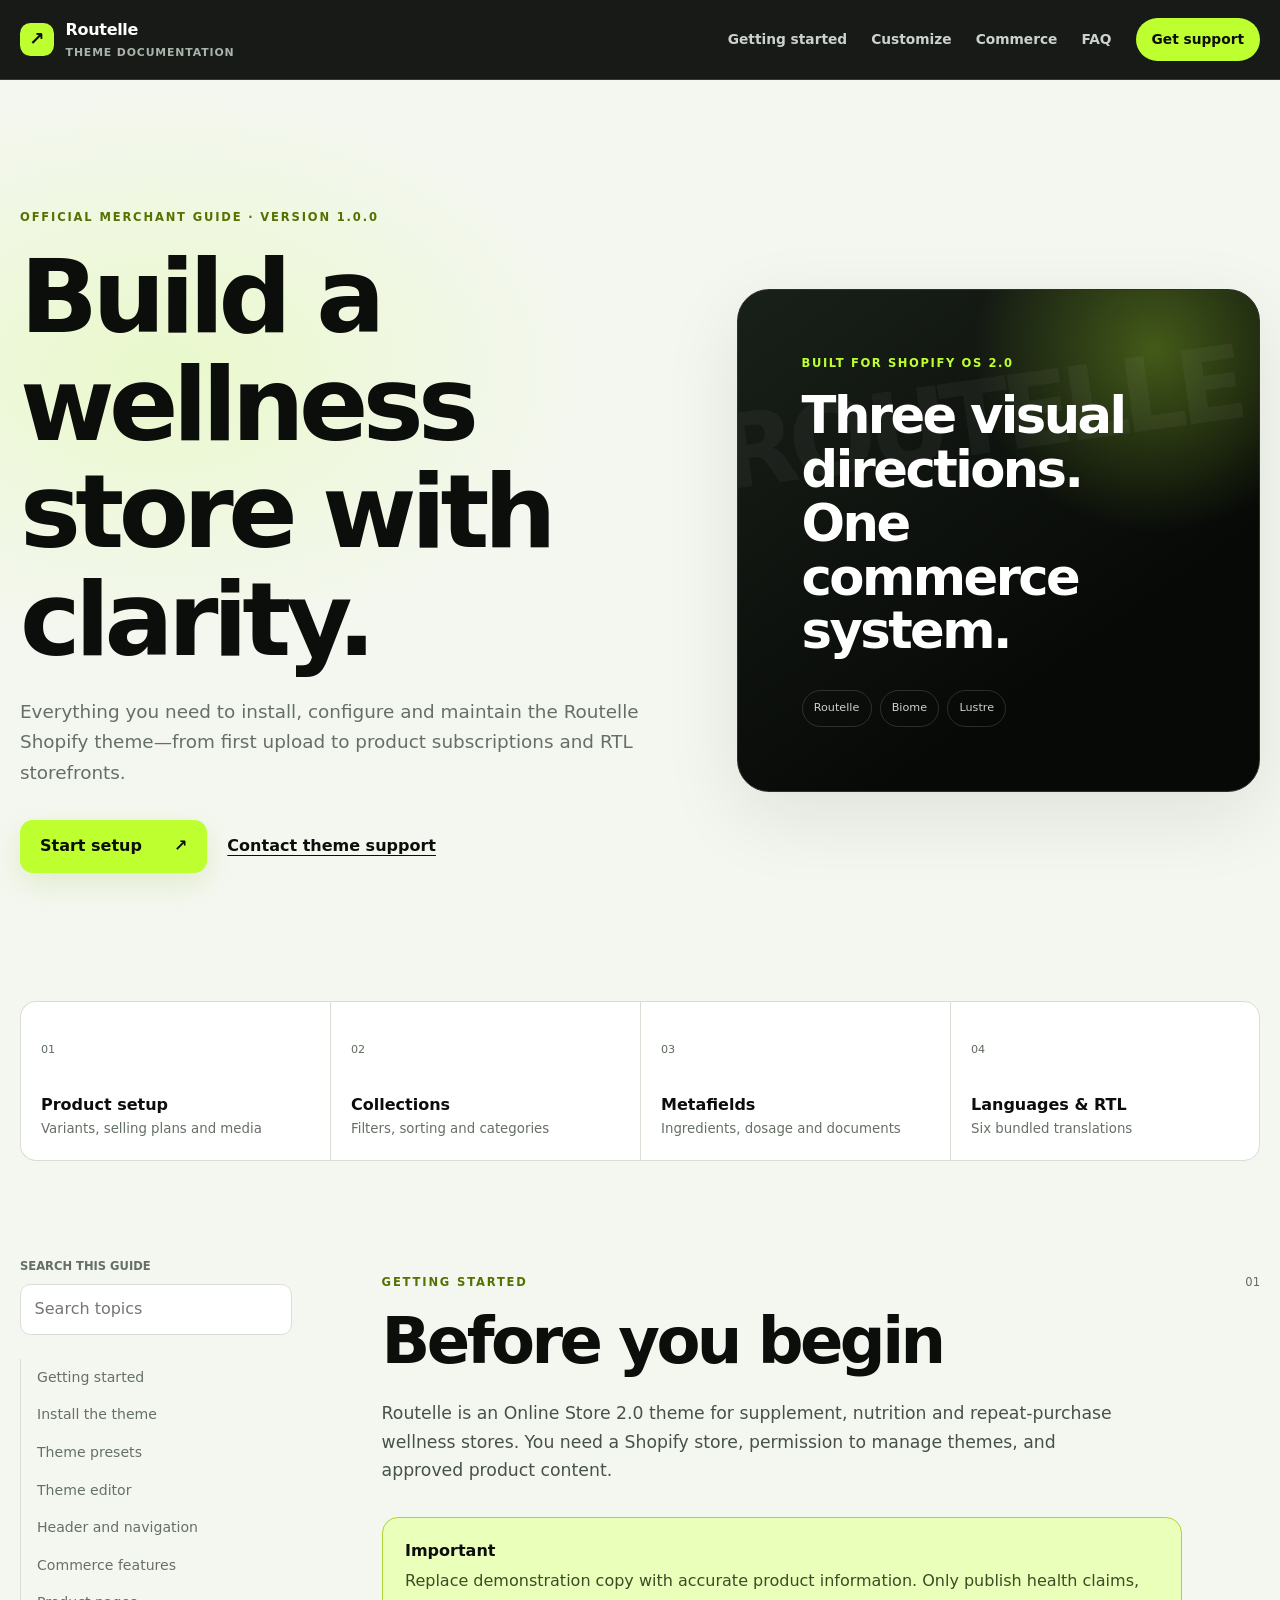
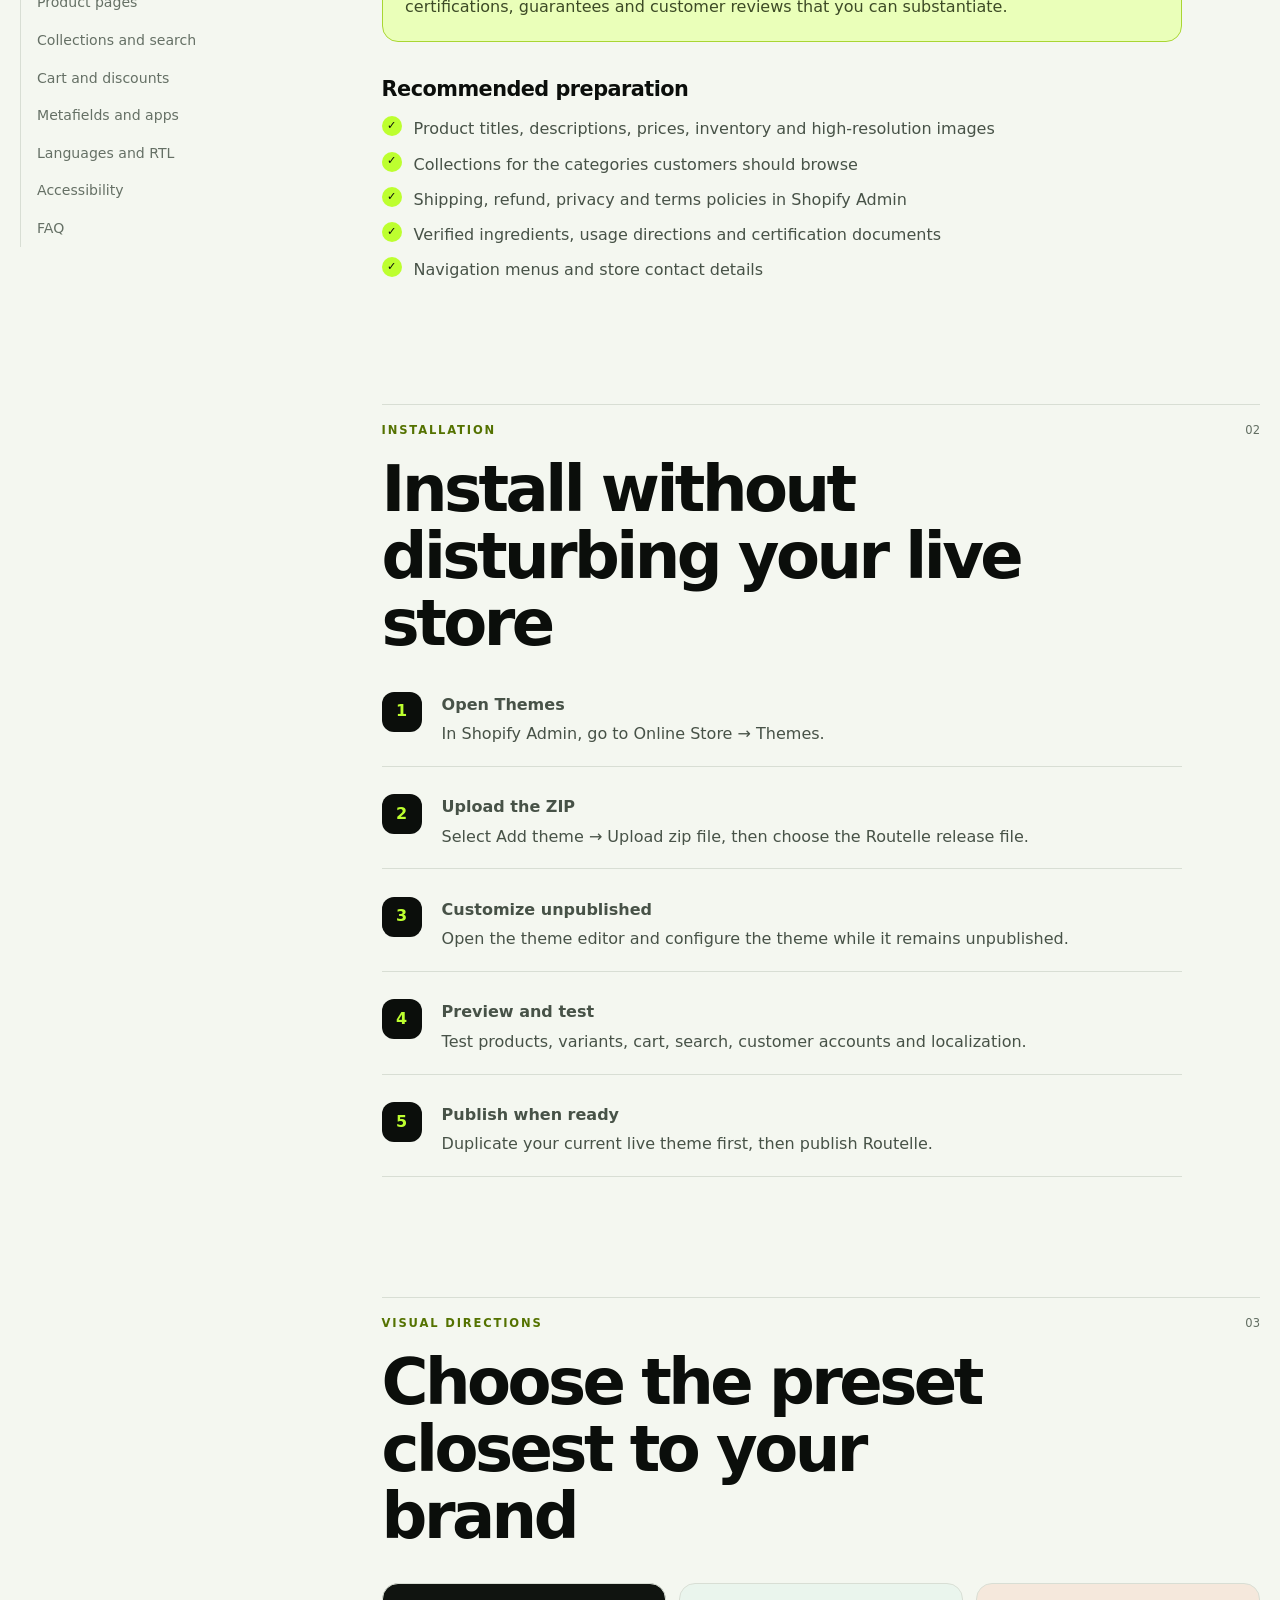
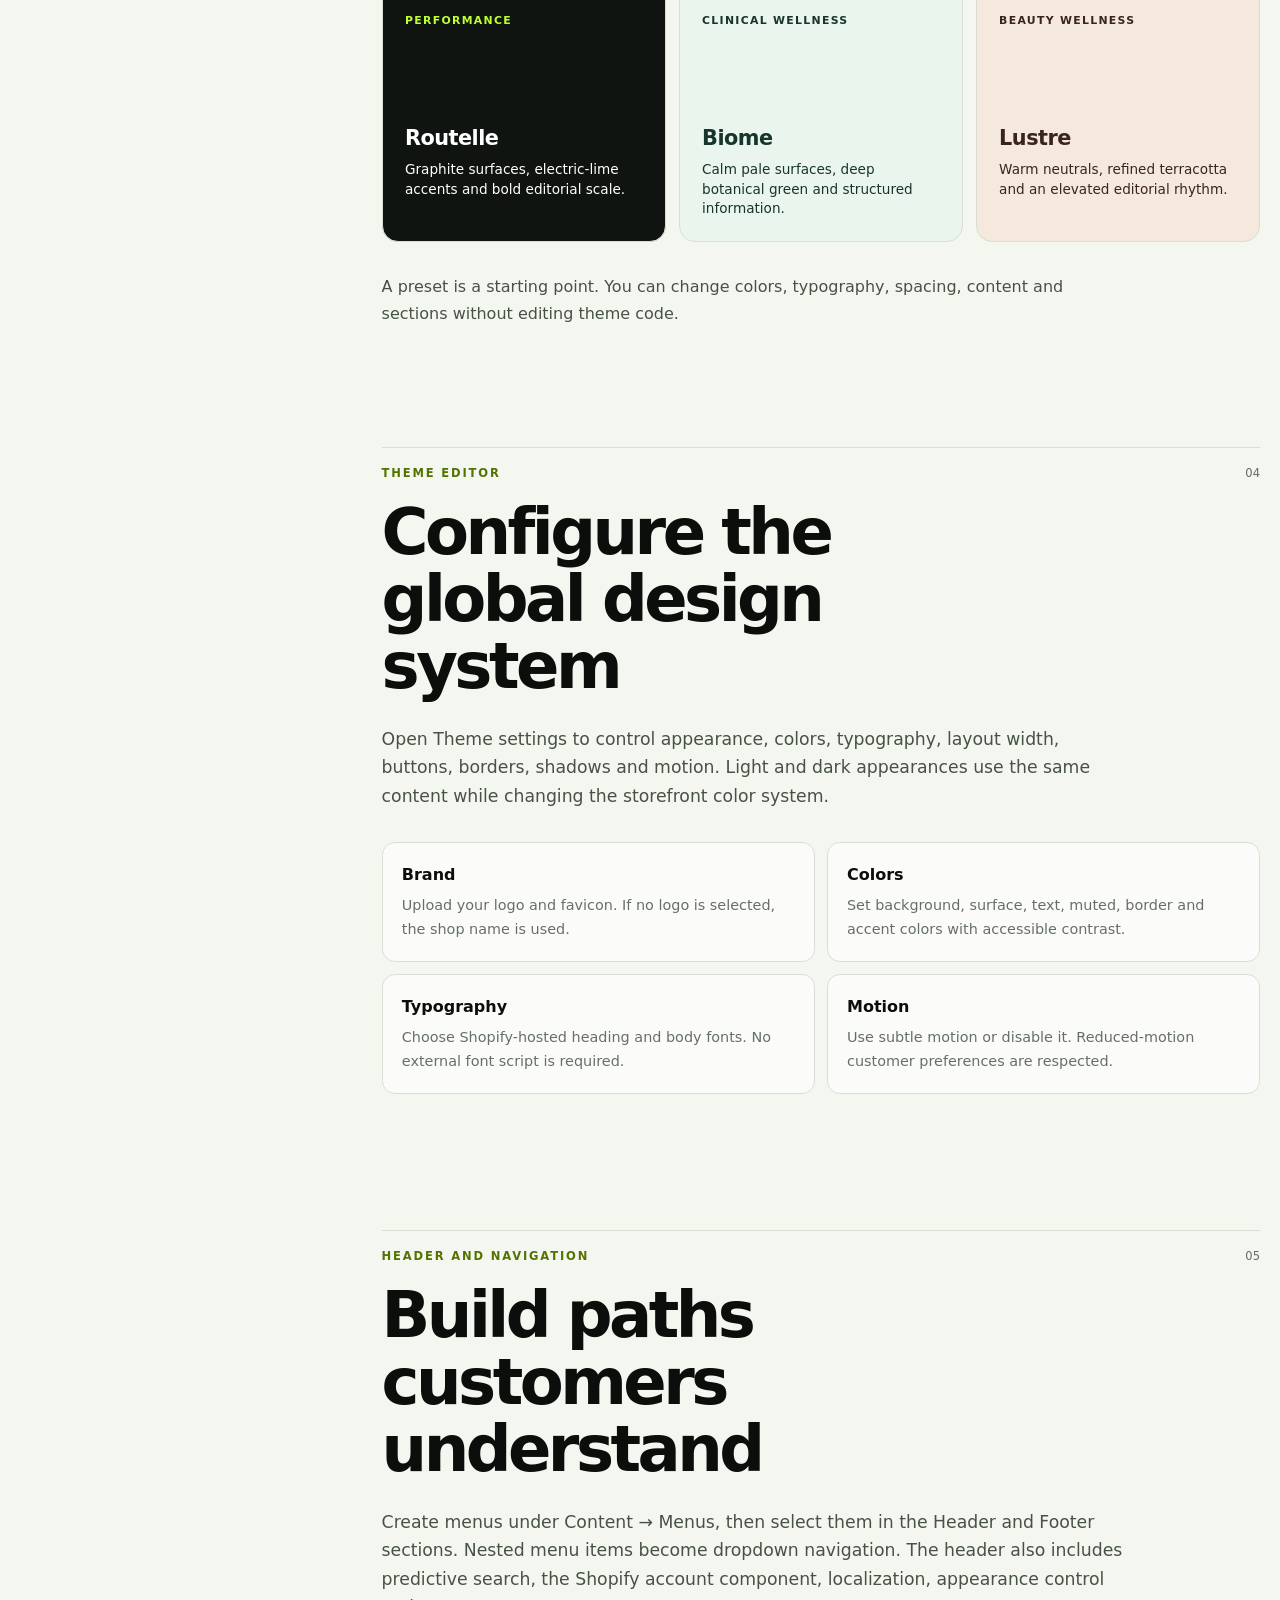
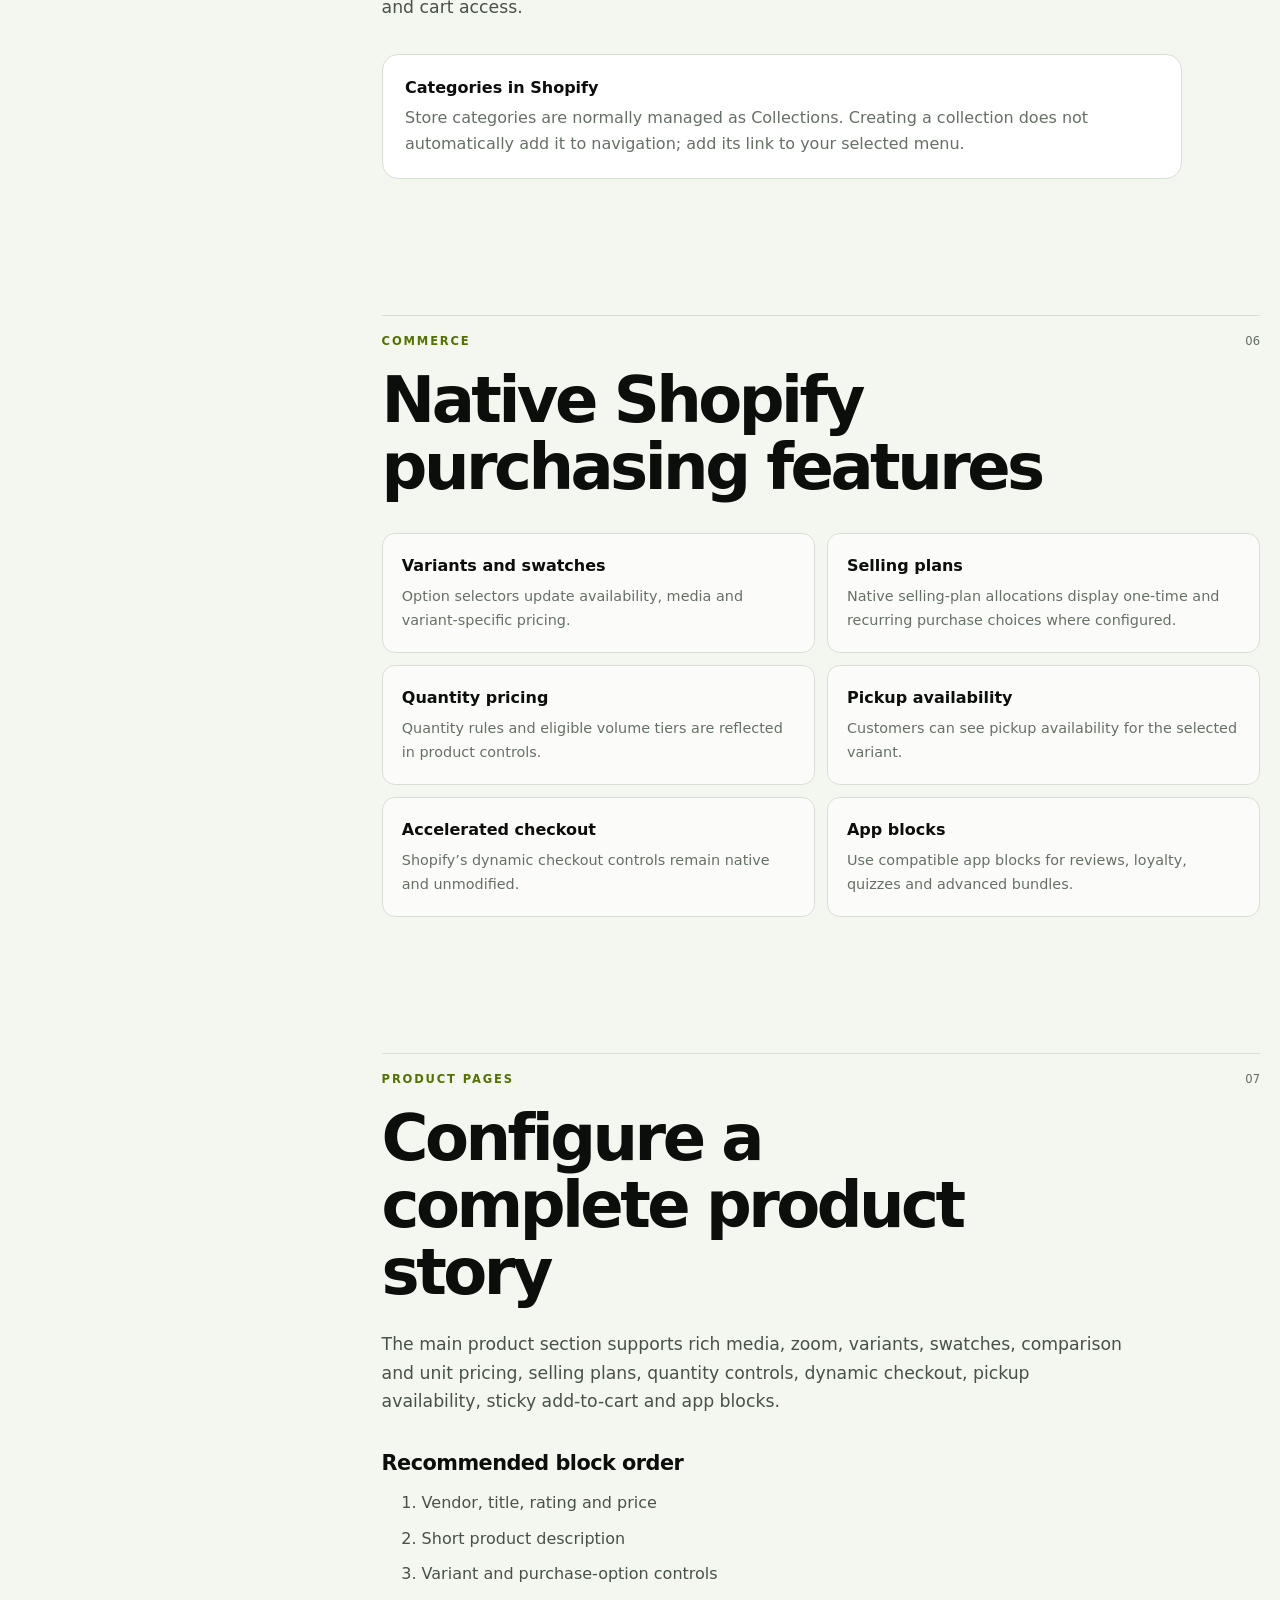
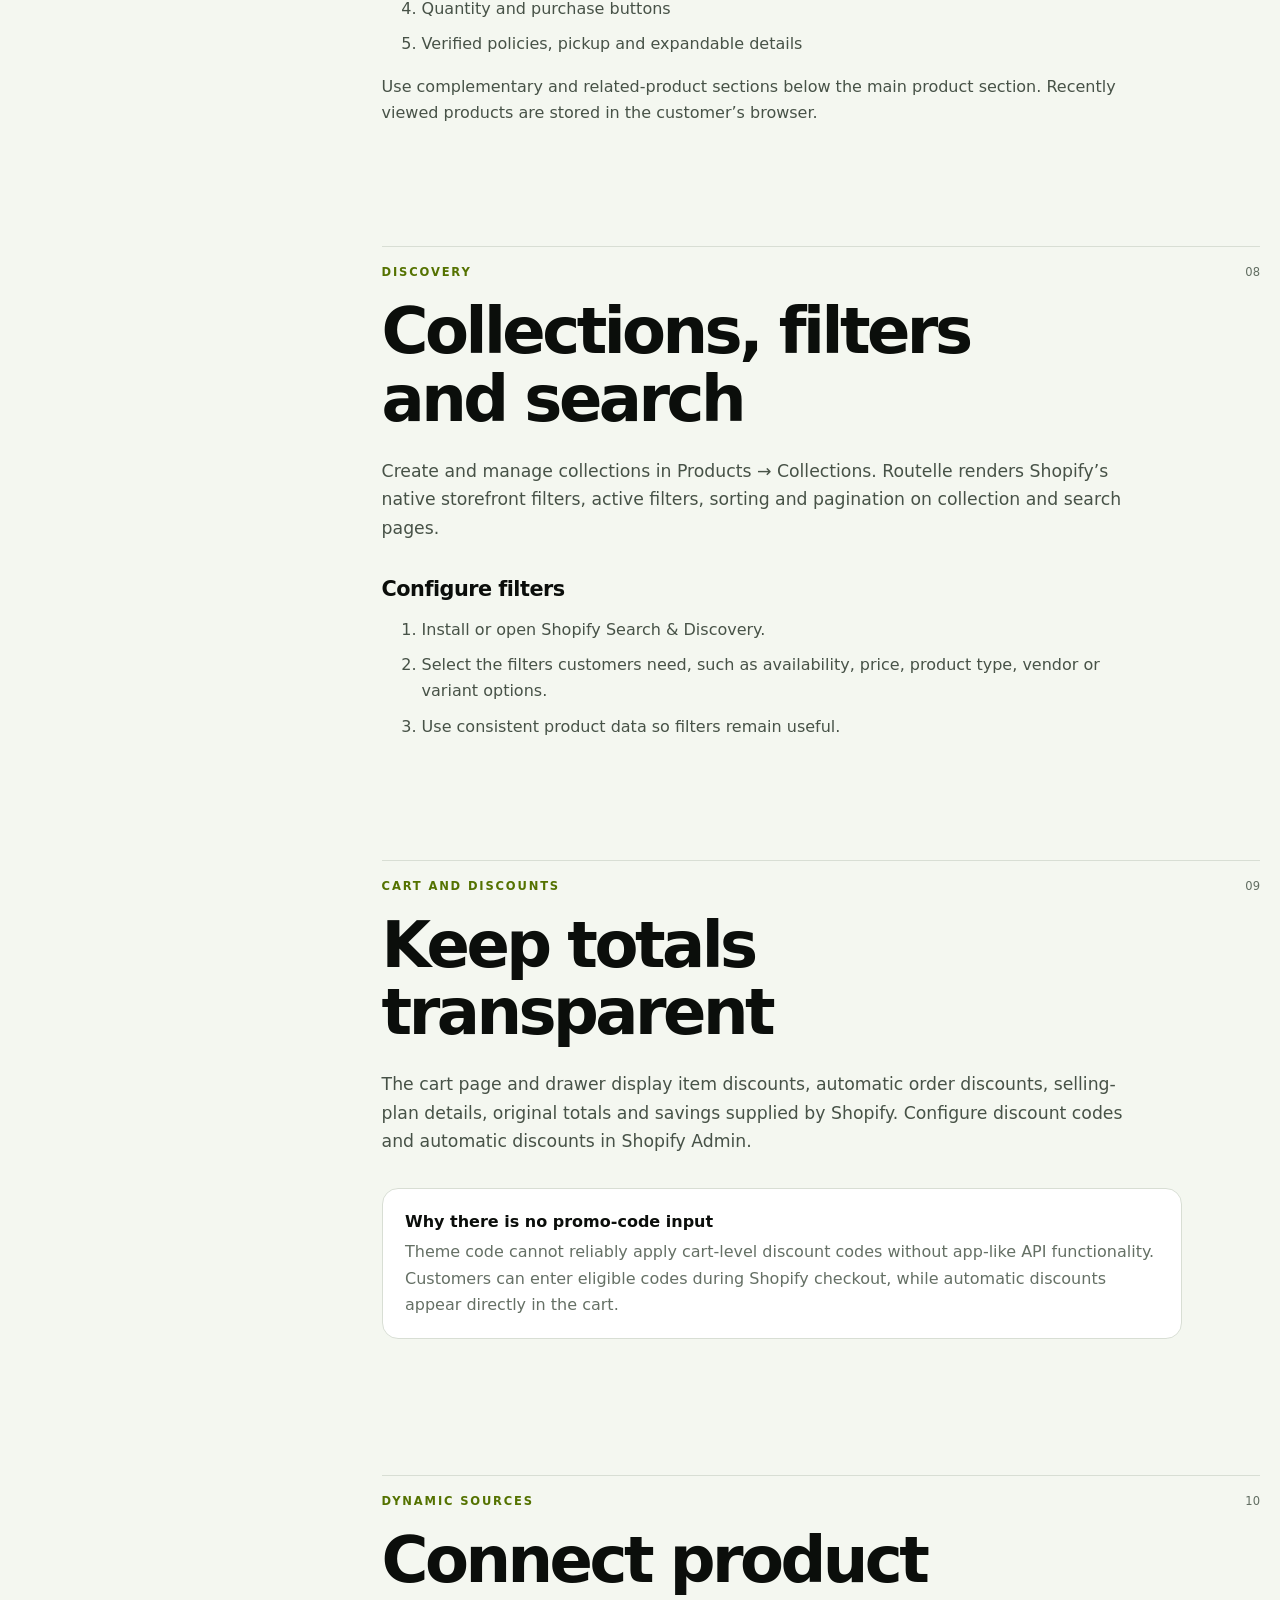
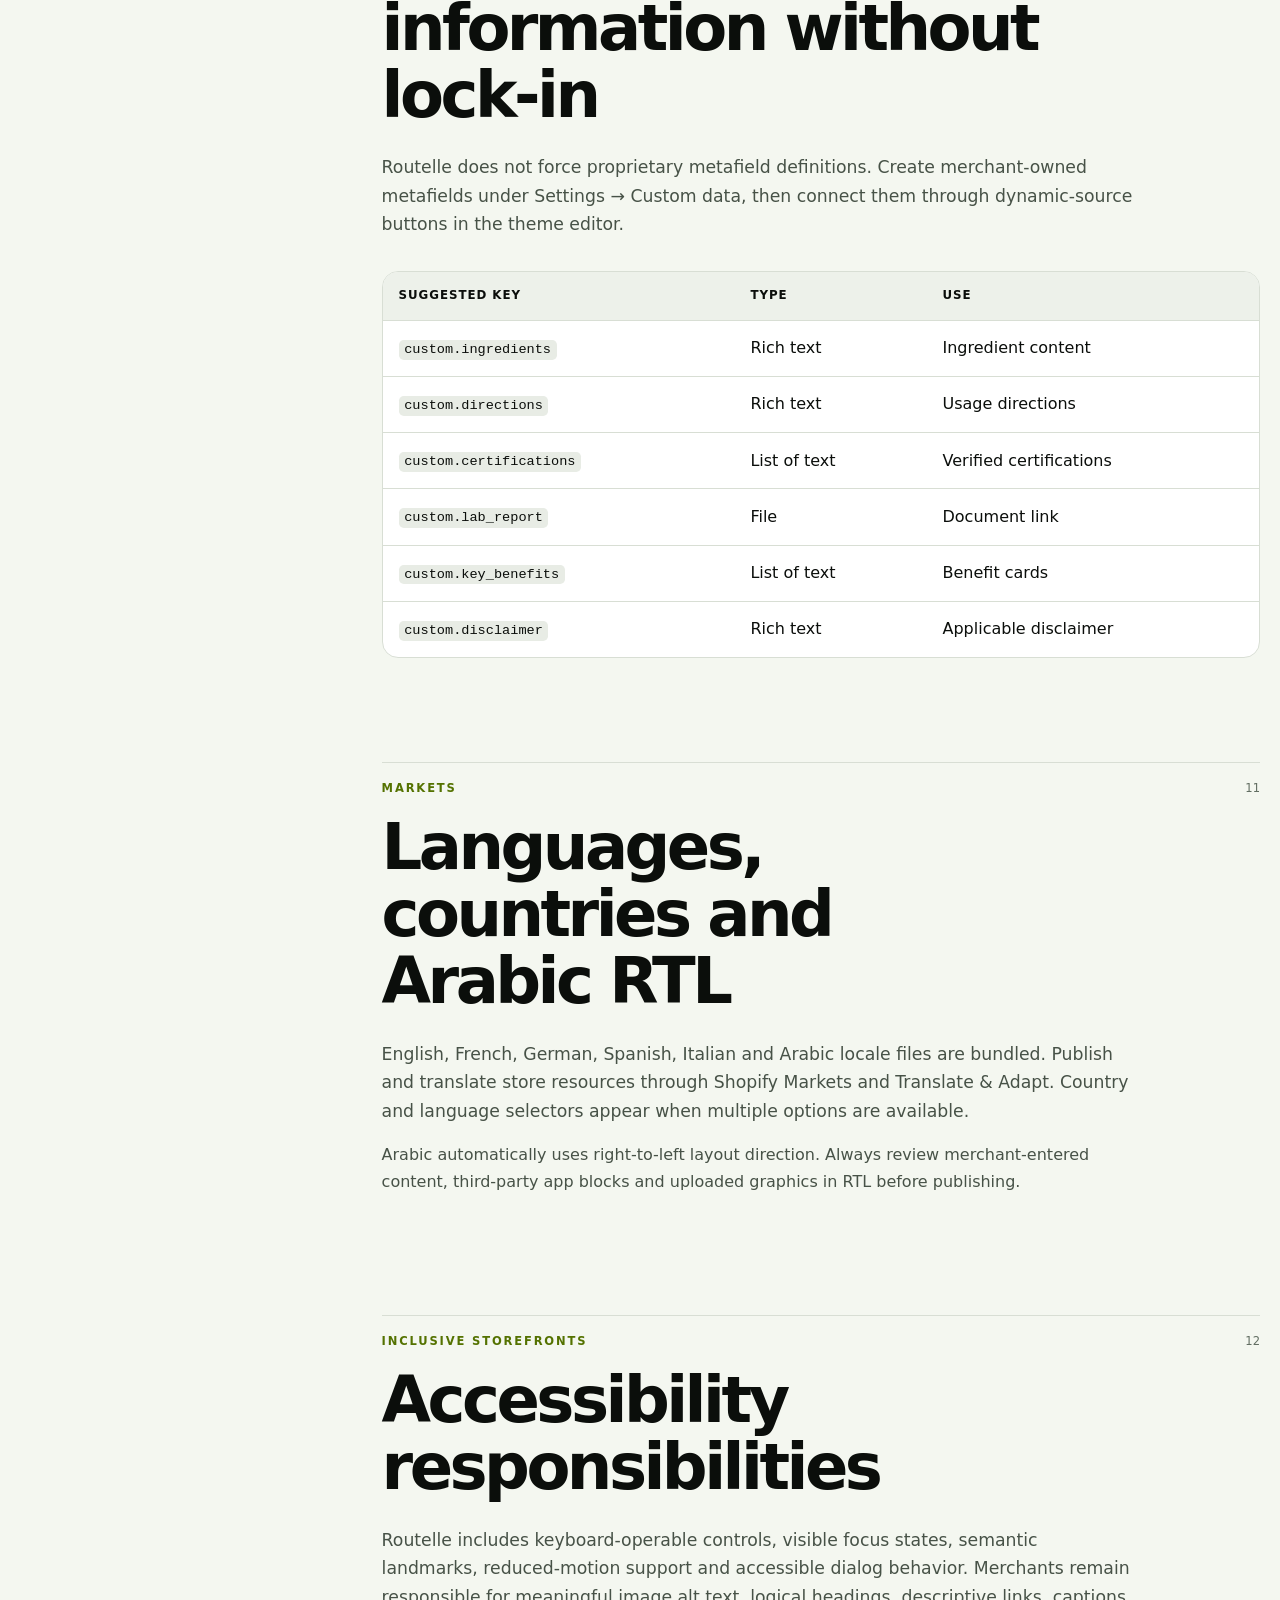
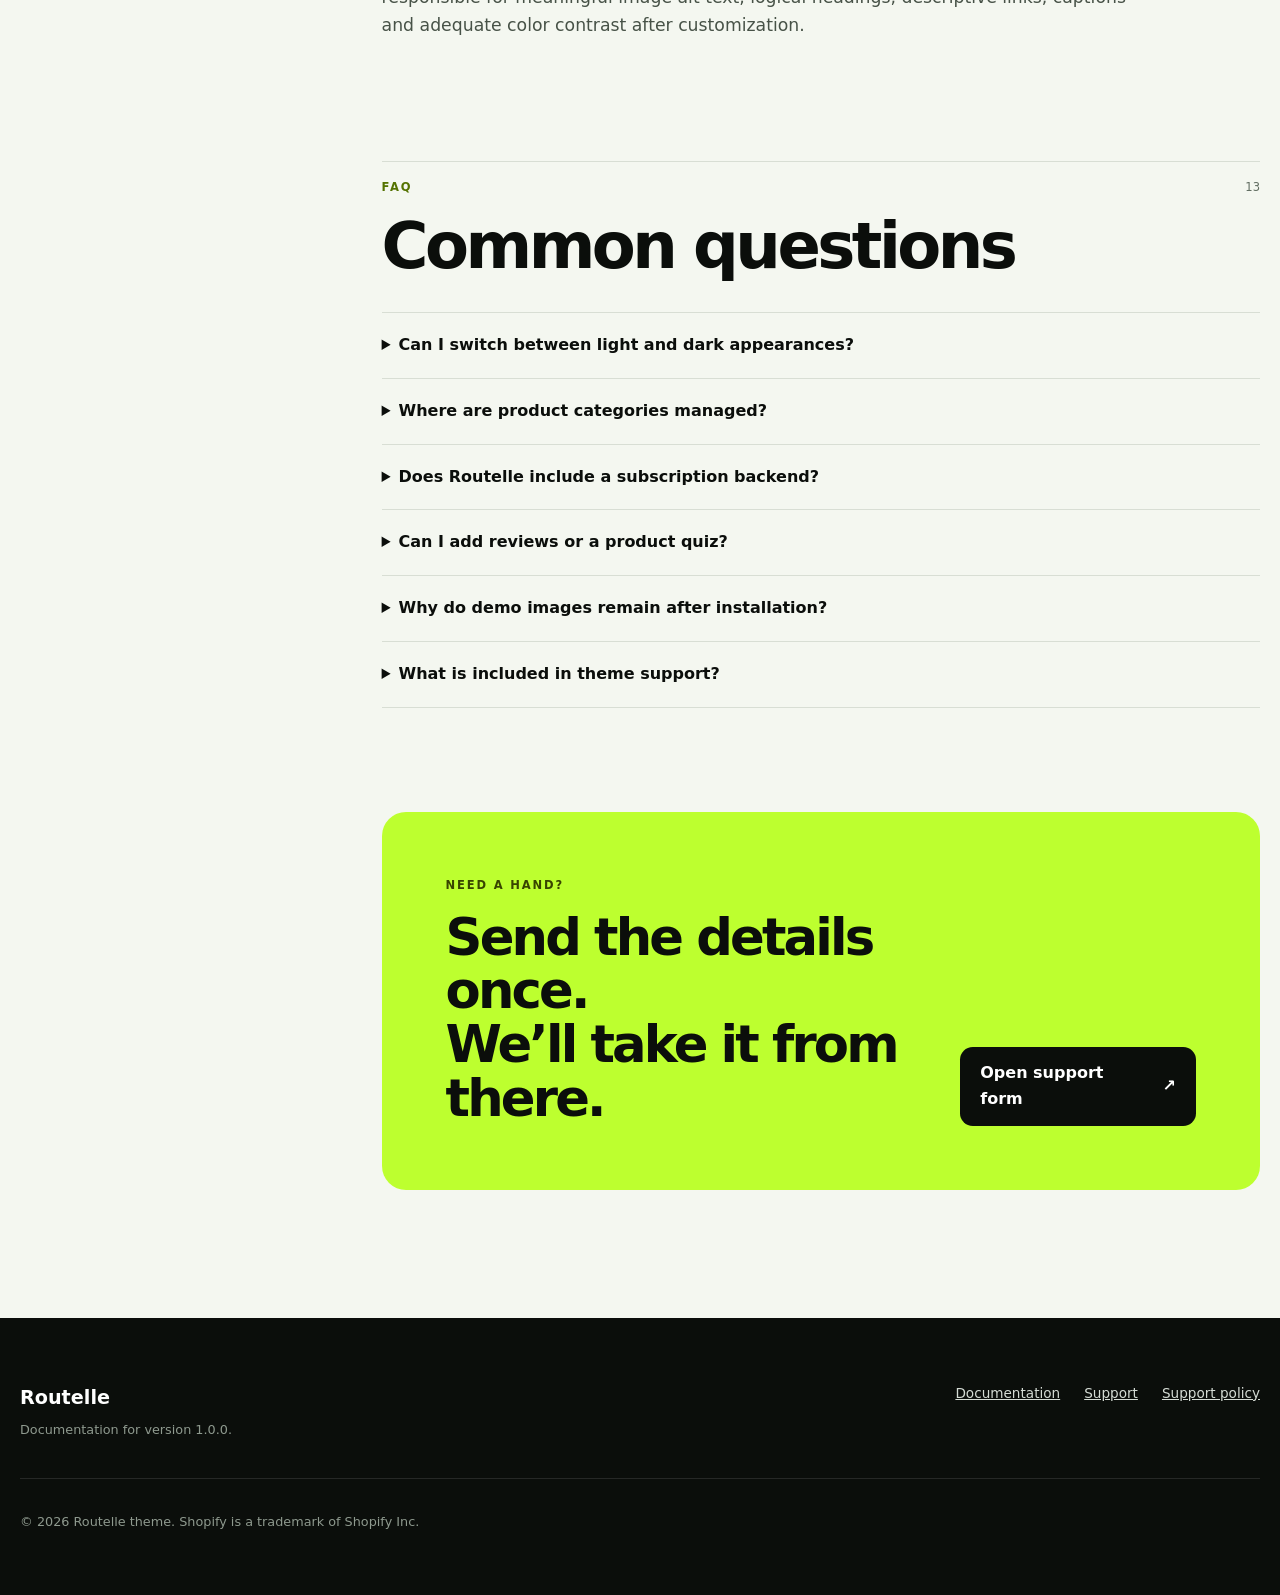
==== commit 8bf86fd8: "Correct Routelle preset card" ====
--- a/index.html
+++ b/index.html
@@ -112,7 +112,7 @@
             <p class="eyebrow">Visual directions</p>
             <h2>Choose the preset closest to your brand</h2>
             <div class="preset-grid">
-              <article class="preset-card preset-card--overdrive"><span>Performance</span><h3>Routelle</h3><p>Graphite surfaces, electric-lime accents and bold editorial scale.</p></article>
+              <article class="preset-card preset-card--routelle"><span>Performance</span><h3>Routelle</h3><p>Graphite surfaces, electric-lime accents and bold editorial scale.</p></article>
               <article class="preset-card preset-card--biome"><span>Clinical wellness</span><h3>Biome</h3><p>Calm pale surfaces, deep botanical green and structured information.</p></article>
               <article class="preset-card preset-card--lustre"><span>Beauty wellness</span><h3>Lustre</h3><p>Warm neutrals, refined terracotta and an elevated editorial rhythm.</p></article>
             </div>
--- a/assets/styles.css
+++ b/assets/styles.css
@@ -46,7 +46,7 @@
 .button--dark:hover { background: #252b25; }
 .text-link { font-weight: 750; text-underline-offset: .25rem; }
 .hero__panel { position: relative; display: flex; min-height: 30rem; flex-direction: column; justify-content: flex-end; overflow: hidden; padding: clamp(2rem, 5vw, 4rem); border: 1px solid #293129; border-radius: 2rem; background: radial-gradient(circle at 80% 12%, rgba(189,255,47,.3), transparent 30%), linear-gradient(145deg, #192019, #070907 70%); color: #fff; box-shadow: var(--shadow); }
-.hero__panel::before { content: "OVERDRIVE"; position: absolute; top: 9%; left: -4%; color: rgba(255,255,255,.045); font-size: clamp(4rem, 8vw, 7rem); font-weight: 900; letter-spacing: -.08em; transform: rotate(-8deg); }
+.hero__panel::before { content: "ROUTELLE"; position: absolute; top: 9%; left: -4%; color: rgba(255,255,255,.045); font-size: clamp(4rem, 8vw, 7rem); font-weight: 900; letter-spacing: -.08em; transform: rotate(-8deg); }
 .hero__panel-label { margin-bottom: 1rem; color: var(--accent); font-size: .72rem; font-weight: 800; letter-spacing: .14em; text-transform: uppercase; }
 .hero__panel strong { font-size: clamp(2rem, 4vw, 3.4rem); line-height: 1.05; letter-spacing: -.05em; }
 .preset-dots { display: flex; flex-wrap: wrap; gap: .5rem; margin-top: 2rem; }
@@ -90,8 +90,8 @@
 .preset-card span { font-size: .68rem; font-weight: 800; letter-spacing: .12em; text-transform: uppercase; }
 .preset-card h3 { margin: 6rem 0 .6rem; }
 .preset-card p { margin: 0; font-size: .85rem; line-height: 1.45; }
-.preset-card--overdrive { background: #101410; color: #fff; }
-.preset-card--overdrive span { color: var(--accent); }
+.preset-card--routelle { background: #101410; color: #fff; }
+.preset-card--routelle span { color: var(--accent); }
 .preset-card--biome { background: #eaf5ed; color: #17352c; }
 .preset-card--lustre { background: #f5e8dc; color: #39251d; }
 .info-grid, .feature-list { display: grid; grid-template-columns: repeat(2, 1fr); gap: .75rem; margin: 2rem 0; }
